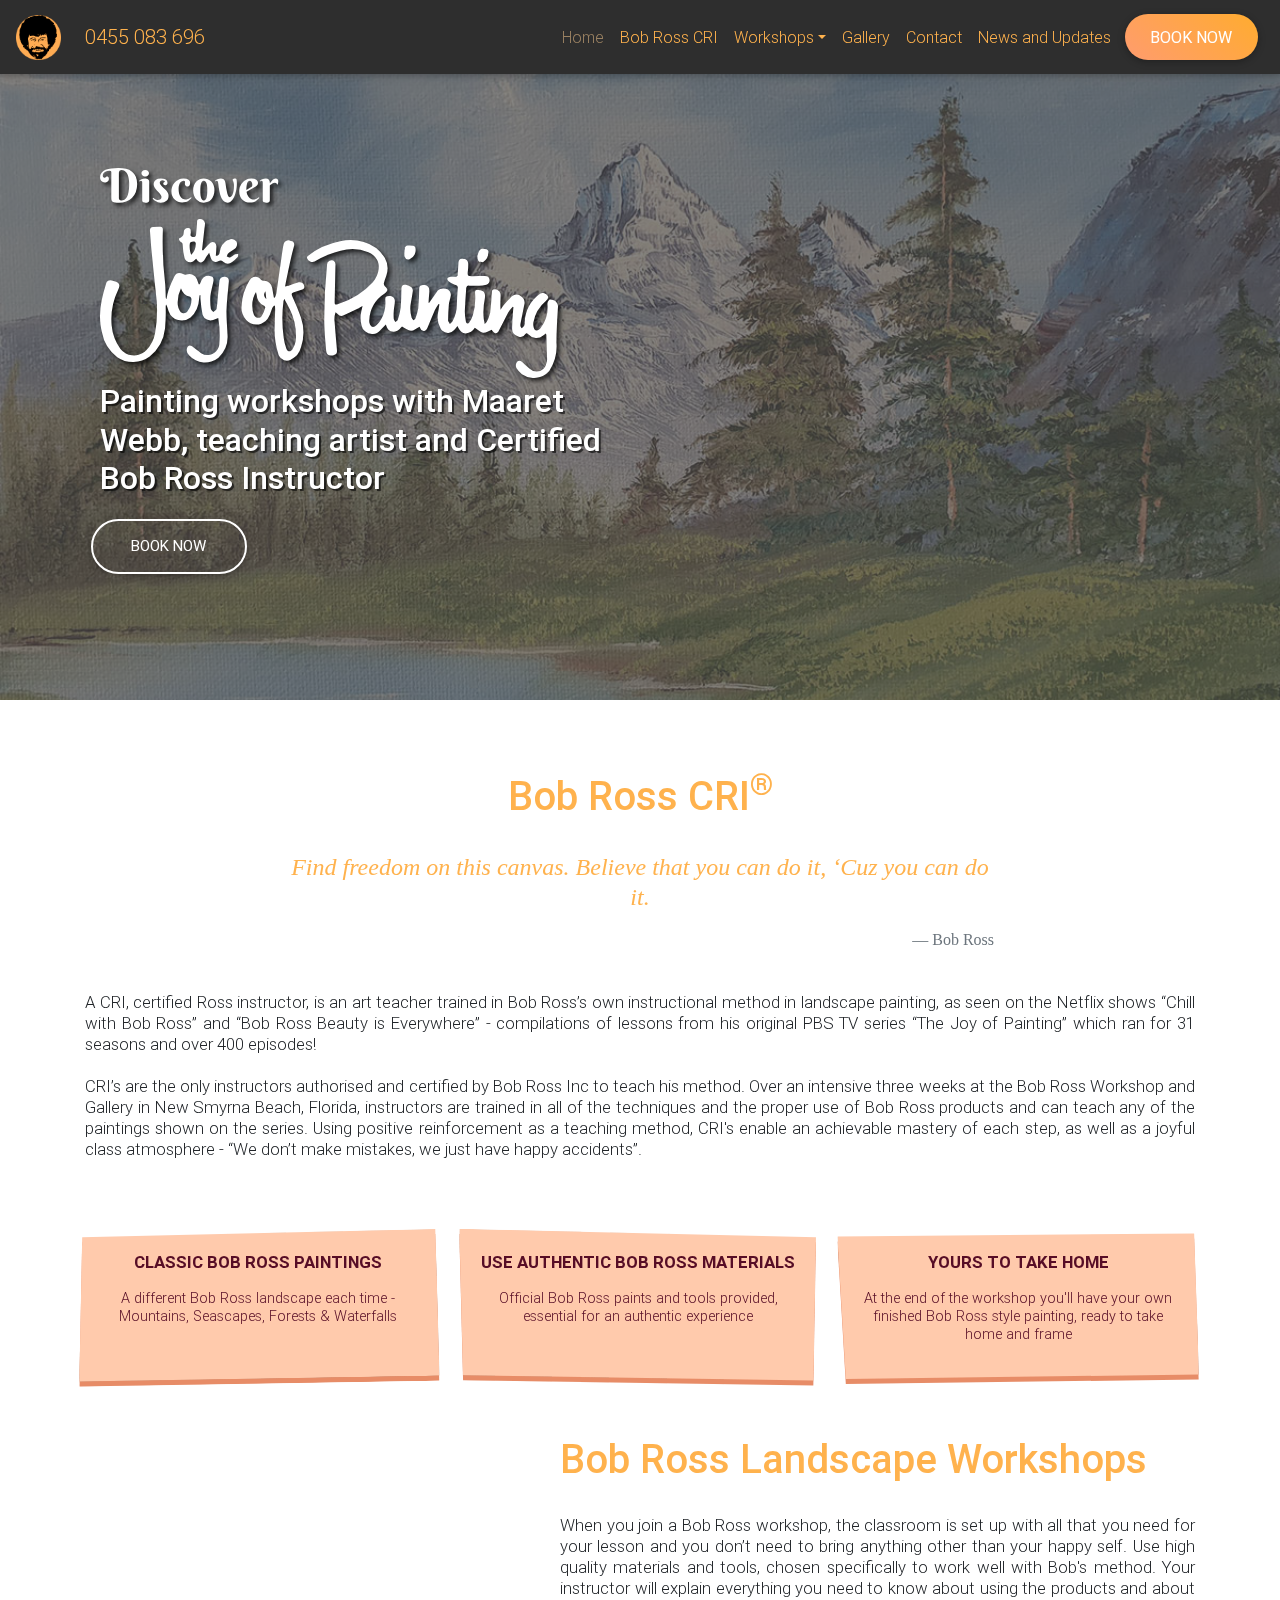
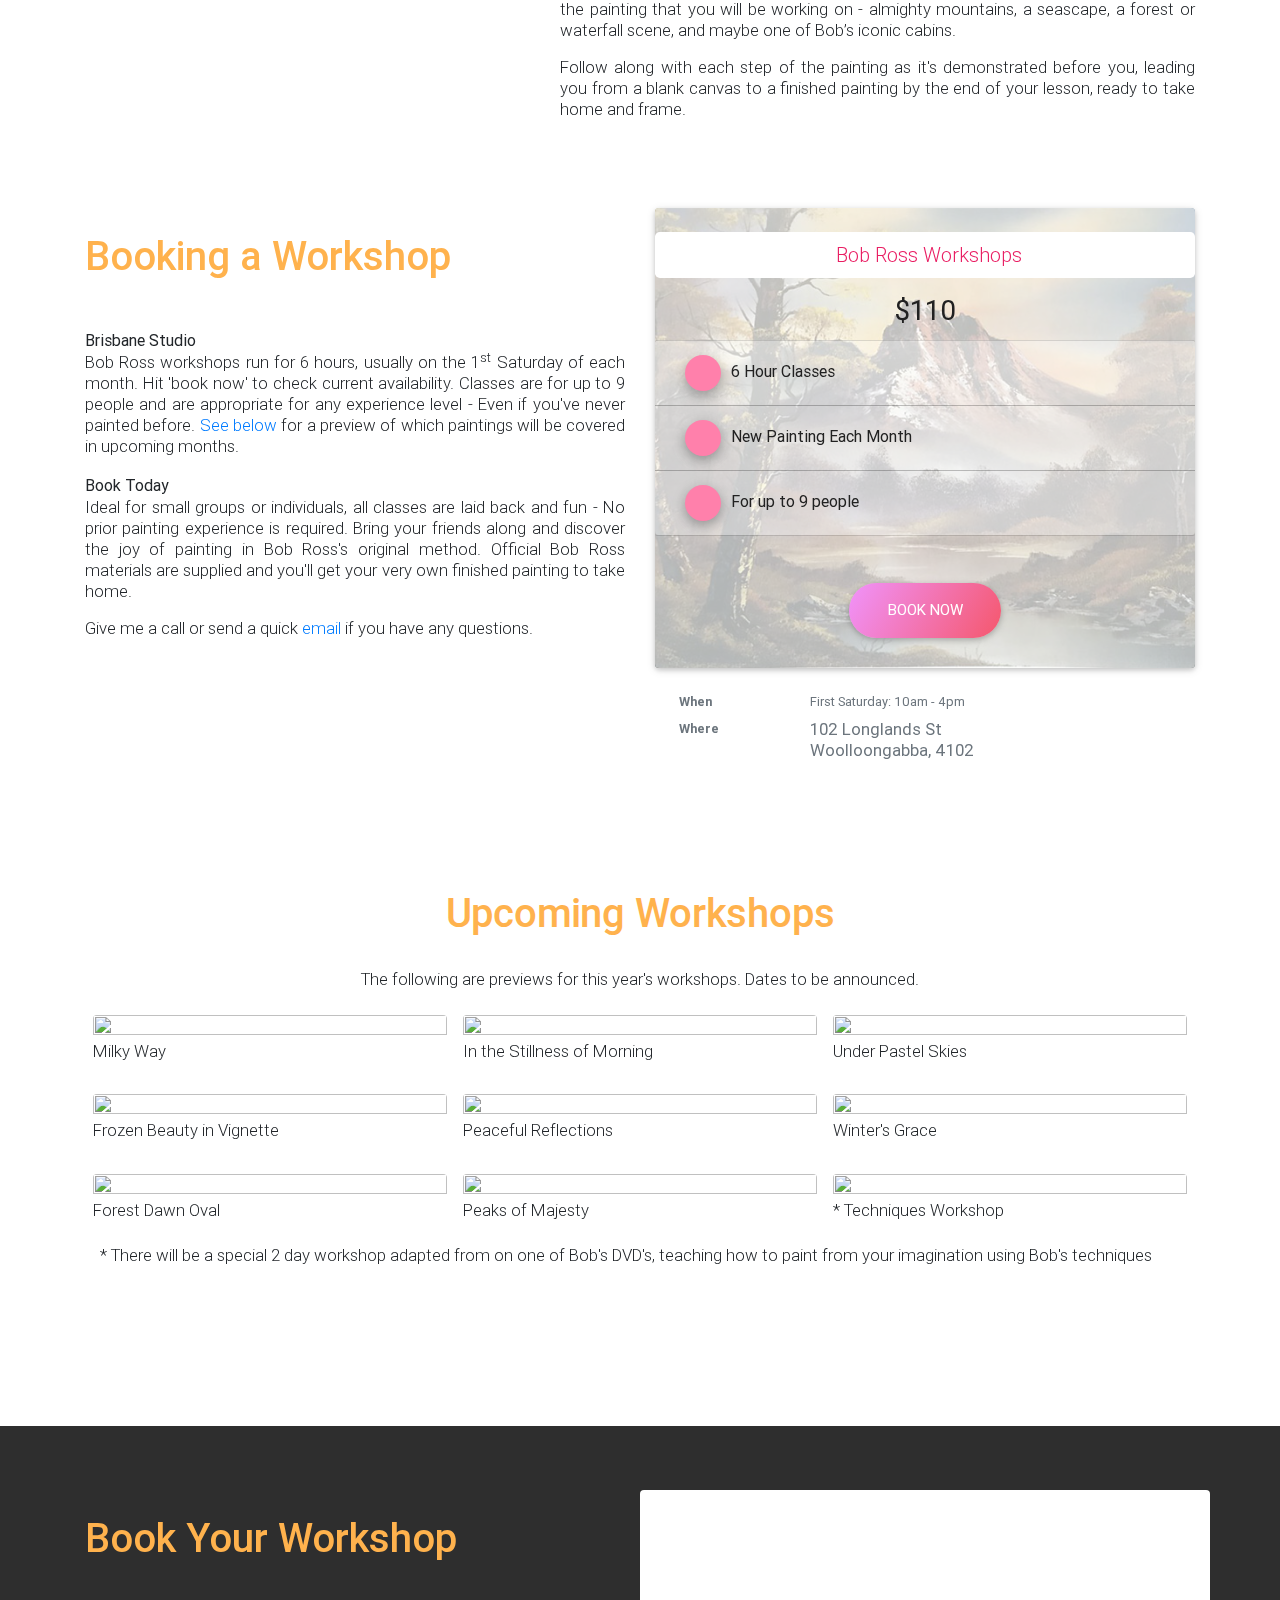
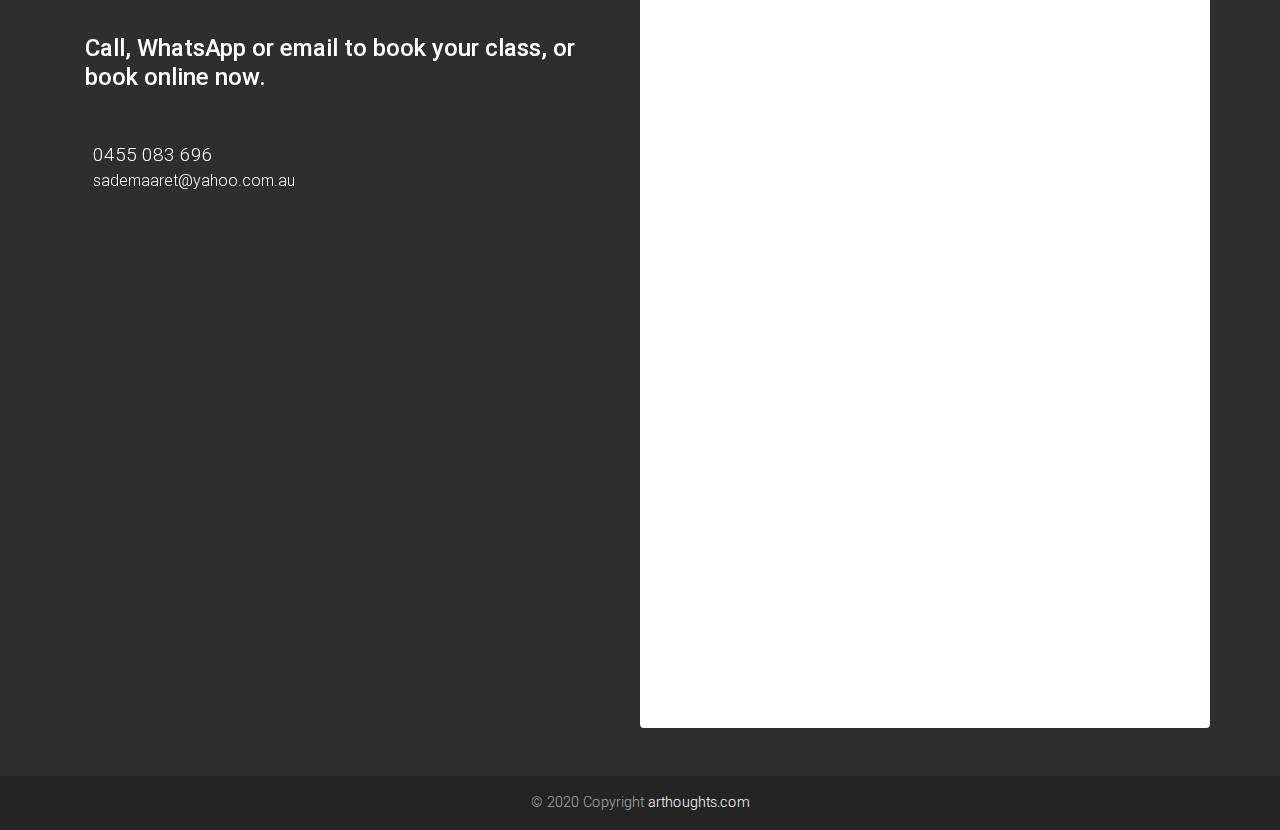
==== index.html @ 2dd68bb0 "fix typo" ====
<!DOCTYPE html>
<html lang="en">

<head>
  <!-- Global site tag (gtag.js) - Google Analytics -->
  <script async src="https://www.googletagmanager.com/gtag/js?id=UA-138579182-1"></script>
  <script>
    window.dataLayer = window.dataLayer || [];

    function gtag() {
      dataLayer.push(arguments);
    }
    gtag('js', new Date());

    gtag('config', 'UA-138579182-1');
  </script>
  <meta charset="utf-8">
  <meta name="viewport" content="width=device-width, initial-scale=1, shrink-to-fit=no">
  <meta http-equiv="x-ua-compatible" content="ie=edge">
  <meta name="description" content="Learn to paint just like BOB ROSS in one day! Book workshops with a Certified Ross Instructor, paint some happy little trees and take home your very own oil painting ready to frame.">
  <title>Bob Ross CRI Art Workshops - Arthoughts</title>
  <link rel="icon" type="image/png" href="img/favicon.ico">
  <!-- Font Awesome -->
  <script src="https://kit.fontawesome.com/dcf276a164.js" crossorigin="anonymous"></script>
  <!-- Bootstrap core CSS -->
  <link href="css/bootstrap.min.css" rel="stylesheet">
  <!-- Material Design Bootstrap -->
  <link href="css/mdb.min.css" rel="stylesheet">

  <!-- Your custom styles (optional) -->
  <link href="css/style.css" rel="stylesheet">
</head>

<body data-spy="scroll" id="home">
  <header>
    <nav class="navbar navbar-expand-lg navbar-dark elegant-color lighten-4 fixed-top" style="max-width: 100vw">
      <a class="navbar-brand light" href="/">
        <img class="mr-2" src="img/bob-icon.png" style="height: 45px; width: auto;"></img> </a>
        </a>
        <a href="tel:0455083696" class="navbar-brand">0455 083 696</a>
      <button class="navbar-toggler" type="button" data-toggle="collapse" data-target="#navbarSupportedContent" aria-controls="navbarSupportedContent" aria-expanded="false" aria-label="Toggle navigation">
        <i class="far fa-bars custom"></i>
      </button>
      <div class="collapse navbar-collapse" id="navbarSupportedContent">
        <ul class="navbar-nav ml-auto">
          <li class="nav-item">
            <a class="nav-link waves-effect waves-light active" href="#home">Home</a>
          </li>
          <li class="nav-item">
            <a class="nav-link waves-effect waves-light" href="#cri">Bob Ross CRI</a>
          </li>
          <li class="nav-item dropdown">
            <a class="nav-link dropdown-toggle waves-effect waves-light" id="navbarDropdownMenuLink" data-toggle="dropdown" aria-haspopup="true" aria-expanded="false">Workshops</a>
            <div class="dropdown-menu dropdown-dark dropdown-menu-right elegant-color" aria-labelledby="navbarDropdownMenuLink">
              <a class="dropdown-item waves-effect waves-light" href="#about">What to Expect</a>
              <a class="dropdown-item waves-effect waves-light" href="#info">Booking Information</a>
            </div>
          </li>
          <li class="nav-item">
            <a class="nav-link waves-effect waves-light" href="gallery.html">Gallery</a>
          </li>
          <li class="nav-item">
            <a class="nav-link waves-effect waves-light" href="contact.html">Contact</a>
          </li>
          <li class="nav-item">
            <a class="nav-link waves-effect waves-light" href="https://www.instagram.com/maa65art/">News and Updates</a>
          </li>
        </ul>
        <a href="#book" class="btn btn-md btn-rounded custom-gradient white-text light" style="font-size: 1em">Book Now</a>
      </div>
    </nav>
    <div class="view jarallax" style="height: 50vh; min-height: 700px;">
      <img id="bg-img" class="jarallax-img" src="" alt="Bob Ross Lessons landscape painting">
      <div class="mask rgba-black-strong"></div>
      <!-- <div class="mask rgba-stylish-strong"></div> -->
      <div class="flex-center text-left">
        <div class="container mt-5 py-5">

          <div class="col-12 col-lg-6">
            <img src="img/discover-jop.svg" alt="Discover the Joy of Painting in cursive text" class="img-fluid jop">
          </div>
          <h1 class="h2 col-12 col-lg-6 mb-3 mt-1 light white-text sub-berk">Painting workshops with Maaret Webb, teaching artist and Certified Bob Ross Instructor</h1>
          <!-- <div class="alert alert-info alert-dismissible fade show mt-3" role="alert">
            <strong>New Dates!</strong> Classes now available for booking starting in February.
            <button type="button" class="close" data-dismiss="alert" aria-label="Close">
              <span aria-hidden="true">&times;</span>
            </button>
          </div> -->
          <a href="https://arthoughts-booking.as.me/bobross" class="btn btn-lg btn-outline-white btn-rounded">Book Now</a>
        </div>
      </div>
    </div>
    </div>
  </header>

  <main>

    <div class="container" id="cri">

      <!--Grid row-->
      <div class="row">

        <!--Grid column-->
        <div class="col-md-12  text-center">

          <h2 class="h1 light custom mt-5 pt-4">Bob Ross CRI<sup>®</sup></h2>
          <blockquote class="blockquote custom col-12 col-md-8 mx-auto" style="font-family: georgia; border-left: none;">
            <p class="mb-0  mx-auto font-italic">Find freedom on this canvas. Believe that you can do it, ‘Cuz you can do it.</p>
            <footer class="blockquote-footer mb-3 text-right">Bob Ross</footer>
          </blockquote>
          <p class="col-12 mx-auto p-0 text-justify" align="left">A CRI, certified Ross instructor, is an art teacher trained in Bob Ross’s own instructional method in landscape painting, as seen on the Netflix shows “Chill with Bob Ross” and “Bob Ross Beauty is Everywhere” - compilations of lessons from his original PBS TV series “The Joy of Painting” which ran for 31 seasons and over 400 episodes!<br><br>

            CRI’s are the only instructors authorised and certified by Bob Ross Inc to teach his method. Over an intensive three weeks at the Bob Ross Workshop and Gallery in New Smyrna Beach, Florida, instructors are trained in all of the techniques and the proper use of Bob Ross products and can teach any of the paintings shown on the series. Using positive reinforcement as a teaching method, CRI's enable an achievable mastery of each step, as well as a joyful class atmosphere - “We don’t make mistakes, we just have happy accidents”.</p>
        </div>

      </div>
      <div class="row my-5 card-container">
        <div class="tilt-parent col-md-4  p-0 p-md-2 text-center">
          <div class="tilt-card card-body h-100 z-depth-1">
            <div class="card-inner">
              <i class="fad fa-tree fa-2x mb-4 mt-3" aria-hidden="true"></i>
            <p class="font-weight-bold font-weight-bold text-uppercase spacing">
              <strong>Classic Bob Ross Paintings</strong>
            </p>
            <p class=" font-small text-black">A different Bob Ross landscape each time - Mountains, Seascapes, Forests & Waterfalls
            </p>
            </div>
            
          </div>
        </div>
        <div class="tilt-parent col-md-4  p-0 p-md-2 text-center">
          <div class="tilt-card card-body h-100 z-depth-1">
            <div class="card-inner">
              <i class="fad fa-tree fa-2x mb-4 mt-3" aria-hidden="true"></i>
            <p class="font-weight-bold font-weight-bold text-uppercase spacing">
              <strong>Use Authentic Bob Ross Materials</strong>
            </p>
            <p class="font-small">Official Bob Ross paints and tools provided, essential for an authentic experience
            </p>
            </div>
            
          </div>
        </div>
        <div class="tilt-parent col-md-4  p-0 p-md-2 text-center">
          <div class="tilt-card card-body h-100 z-depth-1">
            <div class="card-inner">
               <i class="fad fa-tree fa-2x mb-4 mt-3" aria-hidden="true"></i>
            <p class="font-weight-bold font-weight-bold text-uppercase spacing">
              <strong>Yours to Take Home</strong>
            </p>
            <p class="font-small">At the end of the workshop you'll have your own finished Bob Ross style painting, ready to take home and frame
            </p>
            </div>           
          </div>
        </div>
      </div>
    </div>
    <div class="container my-5" id="about">
      <div class="row">
        <div class="col-lg-5 mb-4">
          <img src="https://res.cloudinary.com/dg5ybbkbh/image/upload/v1573017486/at/25.jpg" alt="" class="img-fluid">
        </div>
        <div class="col-lg-7 text-left">
          <h1 class="h1 light custom pb-4">Bob Ross Landscape Workshops</h1>
          <p align="justify">When you join a Bob Ross workshop, the classroom is set up with all that you need for your lesson and you don’t need to bring anything other than your happy self. Use high quality materials and tools, chosen specifically to work well with Bob's method. Your instructor will explain everything you need to know about using the products and about the painting that you will be working on - almighty mountains, a seascape, a forest or waterfall scene, and maybe one of Bob’s iconic cabins.
          </p>
          <p align="justify">Follow along with each step of the painting as it's demonstrated before you, leading you from a blank canvas to a finished painting by the end of your lesson, ready to take home and frame.</p>
        </div>        
      </div>
    </div>


    <div class="container" id="info">
      <div class="row pb-4">
        <div class="col-12 col-md-6 text-left ml-auto">
          <h2 class="h1 light custom my-5">Booking a Workshop</h2>
          <strong>Brisbane Studio</strong>
          <p align="justify">Bob Ross workshops run for 6 hours, usually on the 1<sup>st</sup> Saturday of each month. Hit 'book now' to check current availability. Classes are for up to 9 people and are appropriate for any experience level - Even if you've never painted before. <a href="#calendar"> See below</a> for a preview of which paintings will be covered in upcoming months.</p>

          <strong>Book Today</strong>
          <p align="justify">Ideal for small groups or individuals, all classes are laid back and fun - No prior painting experience is required. Bring your friends along and discover the joy of painting in Bob Ross's original method. Official Bob Ross materials are supplied and you'll get your very own finished painting to take home.</p>
          <p align="justify">Give me a call or send a quick <a href="mailto:sademaaret@yahoo.com.au">email</a> if you have any questions.</p>
          </div>

            <div class="col-12 col-md-6 mx-auto mt-4">
              <div class="card card-image hoverable" style="background-image: url(img/examples/7.jpg);">
                <div class="text-white text-center d-flex align-items-center rgba-white-strong py-4 px-0">
                  <div class="text-dark w-100">
                    <h5 class="pink-text white btn-lg px-4 py-2"><i class="fal fa-mountain mr-2"></i>Bob Ross Workshops</h5>
                    <h3 class="card-title pt-2"><strong>$110</strong></h3>
                    <ul class="list-group list-group-flush text-left rgba-white-light">
                      <li class="list-group-item py-1">
                        <a class="btn-floating pink accent-1 btn-sm"><i class="fas fa-clock"></i></a>6 Hour Classes
                      </li>
                      <li class="list-group-item py-1">
                        <a class="btn-floating pink accent-1 btn-sm"><i class="fas fa-brush"></i></a>New Painting Each Month
                      </li>
                      <li class="list-group-item py-1">
                        <a class="btn-floating pink accent-1 btn-sm"><i class="fas fa-users"></i></a>For up to 9 people
                      </li>
                    </ul>
                    <a href="https://arthoughts-booking.as.me/bobross" class="btn btn-lg btn-rounded ripe-malinka-gradient white-text light waves-effect waves-light mt-5">Book Now</a>
                  </div>
                </div>
              </div>
              <dl class="row small text-muted p-4 mb-0">
                <dt class="col-sm-3">When</dt>
                <dd class="col-sm-9">First Saturday: 10am - 4pm</dd>

                <dt class="col-sm-3">Where</dt>
                <dd class="col-sm-9">
                  <p class="mb-0">102 Longlands St<br>Woolloongabba, 4102</p>
                </dd>
              </dl>
            </div>
          </div>
        </div>
    </div>

    <div class="container" id="calendar">
      <h2 class="h1 light custom py-4 mt-5 w-100 text-center">Upcoming Workshops</h2>
      <div class="col-12 mx-auto">
        <p class="text-center">The following are previews for this year's workshops. Dates to be announced.</p>
        <div class="row" style="min-height: 200px;">
          <div class="col-6 col-md-4 p-2 h-100">
            <img src="https://res.cloudinary.com/dg5ybbkbh/image/upload/c_fill,w_300,h_250/v1/at/2022/1_milky_way.jpg" alt="" class="h-100 w-100 rounded">
            <p>Milky Way</p>
          </div>
          <div class="col-6 col-md-4 p-2 h-100">
            <img src="https://res.cloudinary.com/dg5ybbkbh/image/upload/c_fill,w_300,h_250/v1/at/2022/2_stillness_of_morning" alt="" class="h-100 w-100 rounded">
            <p>In the Stillness of Morning</p>
          </div>
          <div class="col-6 col-md-4 p-2 h-100">
            <img src="https://res.cloudinary.com/dg5ybbkbh/image/upload/c_fill,w_300,h_250/v1/at/2022/3_under_pastel_skies" alt="" class="h-100 w-100 rounded">
            <p>Under Pastel Skies</p>
          </div>
          <div class="col-6 col-md-4 p-2 h-100">
            <img src="https://res.cloudinary.com/dg5ybbkbh/image/upload/c_fill,w_300,h_250/v1/at/2022/4_frozen_beauty_vignette" alt="" class="h-100 w-100 rounded">
            <p>Frozen Beauty in Vignette</p>
          </div>
          <div class="col-6 col-md-4 p-2 h-100">
            <img src="https://res.cloudinary.com/dg5ybbkbh/image/upload/c_fill,w_300,h_250/v1/at/2022/5_beautiful_reflections" alt="" class="h-100 w-100 rounded">
            <p>Peaceful Reflections</p>
          </div>
          <div class="col-6 col-md-4 p-2 h-100">
            <img src="https://res.cloudinary.com/dg5ybbkbh/image/upload/c_fill,w_300,h_250/v1/at/2022/6_winter_s_grace" alt="" class="h-100 w-100 rounded">
            <p>Winter's Grace</p>
          </div>
          <div class="col-6 col-md-4 p-2 h-100">
            <img src="https://res.cloudinary.com/dg5ybbkbh/image/upload/c_fill,w_300,h_250/v1/at/2022/7_forest_dawn_oval" alt="" class="h-100 w-100 rounded">
            <p>Forest Dawn Oval</p>
          </div>
          <div class="col-6 col-md-4 p-2 h-100">
            <img src="https://res.cloudinary.com/dg5ybbkbh/image/upload/c_fill,w_300,h_250/v1/at/2022/8_peaks_of_majesty" alt="" class="h-100 w-100 rounded">
            <p>Peaks of Majesty</p>
          </div>
          <div class="col-6 col-md-4 p-2 h-100">
            <img src="https://res.cloudinary.com/dg5ybbkbh/image/upload/c_fill,w_300,h_250/v1/at/2022/9_techniques" alt="" class="h-100 w-100 rounded">
            <p>* Techniques Workshop</p>
          </div>

        </div>
        <p>* There will be a special 2 day workshop adapted from on one of Bob's DVD's, teaching how to paint from your imagination using Bob's techniques</p>
      </div>
    </div>

    <div style="margin-bottom: 10em;"></div>
    <div class="container-fluid p-3 elegant-color mt-4" id="book">
      <div class="container">
        <!--Grid row-->
        <div class="row mb-2 mt-5 pb-4">
          <!--Grid column-->
          <div class="col-12 col-md-6 text-left white-text ">

            <h2 class="h1 light custom py-4">Book Your Workshop</h2>
            <p class="h4 light my-5 pr-3">Call, WhatsApp or email to book your class, or book online now.</p>

            <span class="fas fa-phone custom fa-2x mr-2 mb-4"></span><a class="white-text" style="font-size: 1.2rem" href="tel:+61455083696">0455 083 696</a>
            <br>
            <span class="fas fa-envelope custom fa-2x mr-2 mb-5"></span><a class="white-text light" href="mailto:sademaaret@yahoo.com.au">sademaaret@yahoo.com.au</a>
          </div>
          <!--Grid column-->
          <div class="col-12 col-md-6 white rounded p-3 mx-auto">
            <iframe src="https://app.acuityscheduling.com/schedule.php?owner=17320171&appointmentType=category:Brisbane%20Studio" width="100%" height="800" frameBorder="0"></iframe>
            <script src="https://embed.acuityscheduling.com/js/embed.js" type="text/javascript"></script>
          </div>
        </div>
        <!--Grid row-->
      </div>
    </div>
  </main>
  <!-- Footer -->
  <footer class="page-footer font-small elegant-color">
    </div>
    <div class="footer-copyright text-center py-3">© 2020 Copyright
      <a href="https://arthoughts.com"> arthoughts.com</a>
    </div>
    <!-- Copyright -->

  </footer>
  <!-- Footer -->
  <!-- SCRIPTS -->
  <!-- JQuery -->
  <script type="text/javascript" src="js/jquery-3.4.1.min.js"></script>
  <!-- Bootstrap tooltips -->
  <script type="text/javascript" src="js/popper.min.js"></script>
  <!-- Bootstrap core JavaScript -->
  <script type="text/javascript" src="js/bootstrap.min.js"></script>
  <!-- MDB core JavaScript -->
  <script type="text/javascript" src="js/mdb.min.js"></script>
  <!-- custom js -->
  <script>
    $('#bg-img').fadeOut(100).attr('src', 'img/headers/' + (Math.floor(Math.random() * 12) + 1) + '.jpg');
    $('#bg-img').fadeIn(1400);
    // object-fit polyfill run
    objectFitImages();

    /* init Jarallax */
    jarallax(document.querySelectorAll('.jarallax'));

    jarallax(document.querySelectorAll('.jarallax-keep-img'), {
      keepImg: true,
    });
  </script>
</body>

</html>
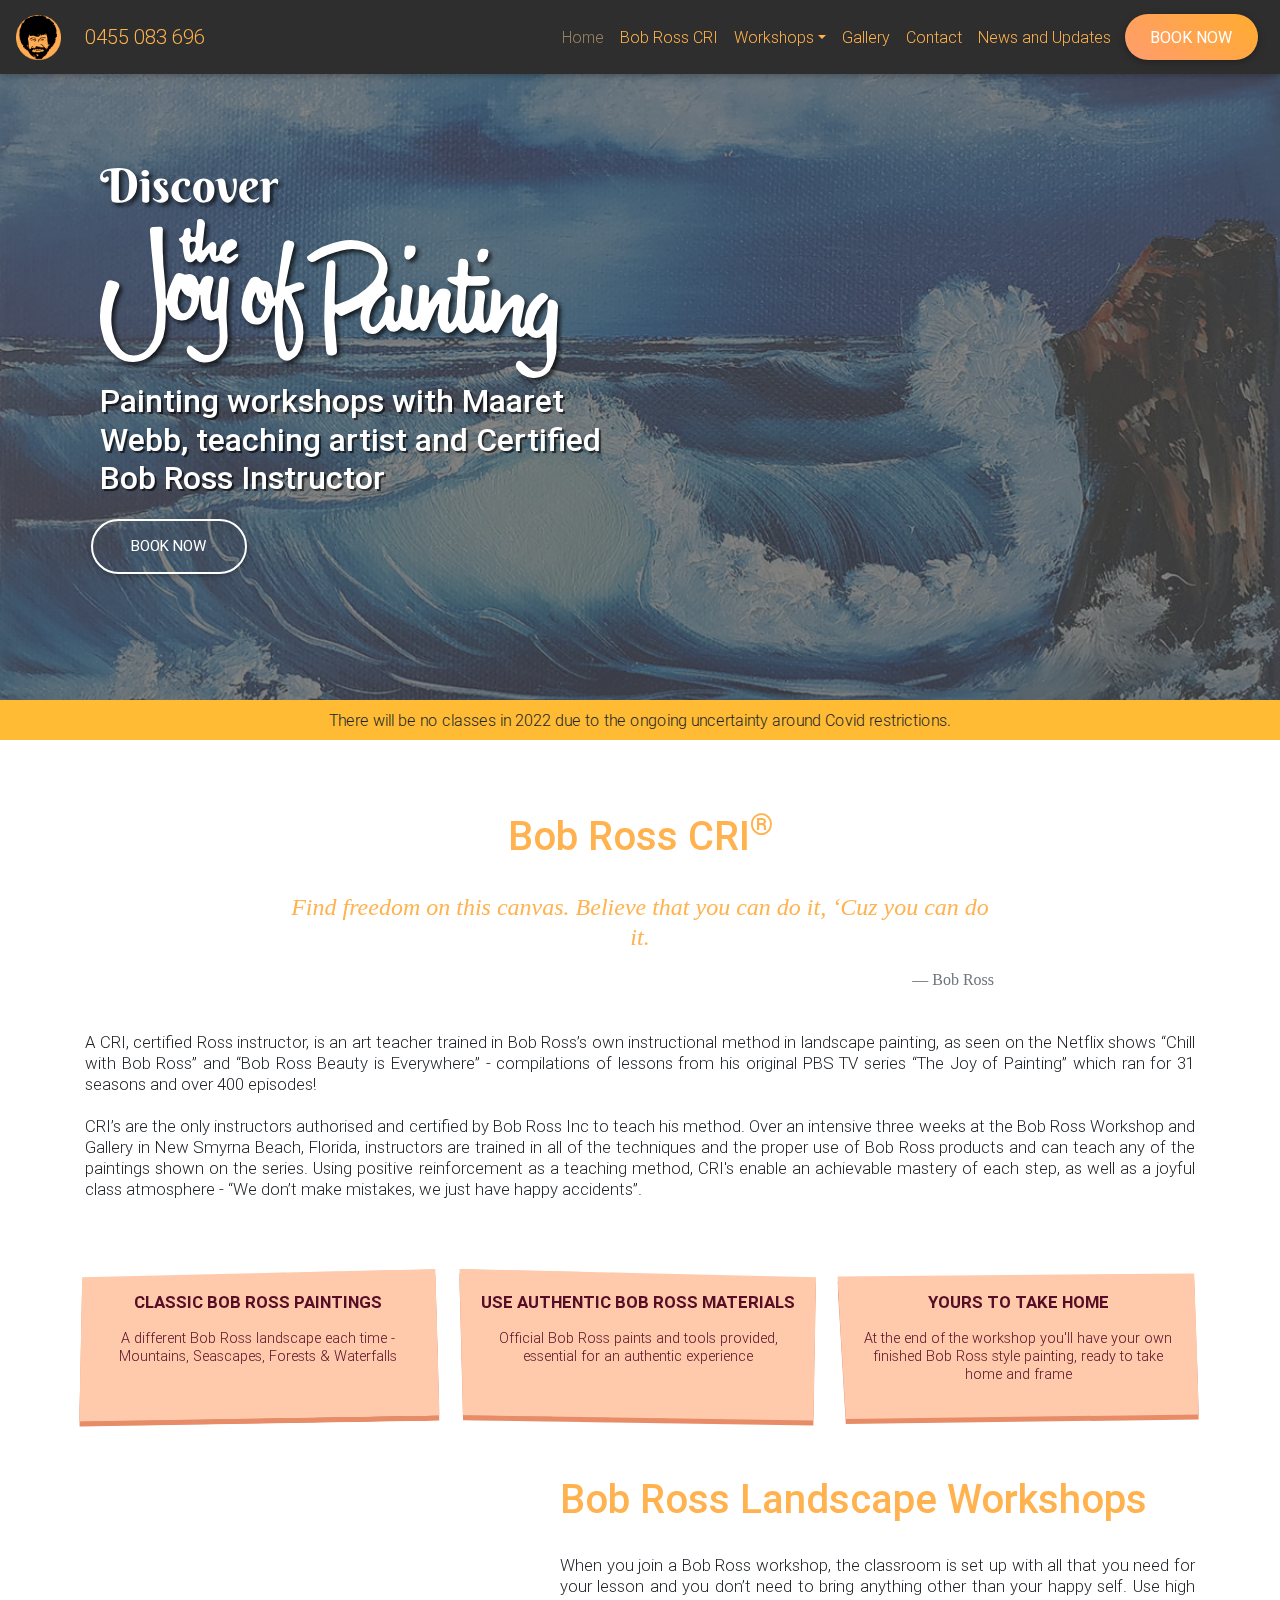
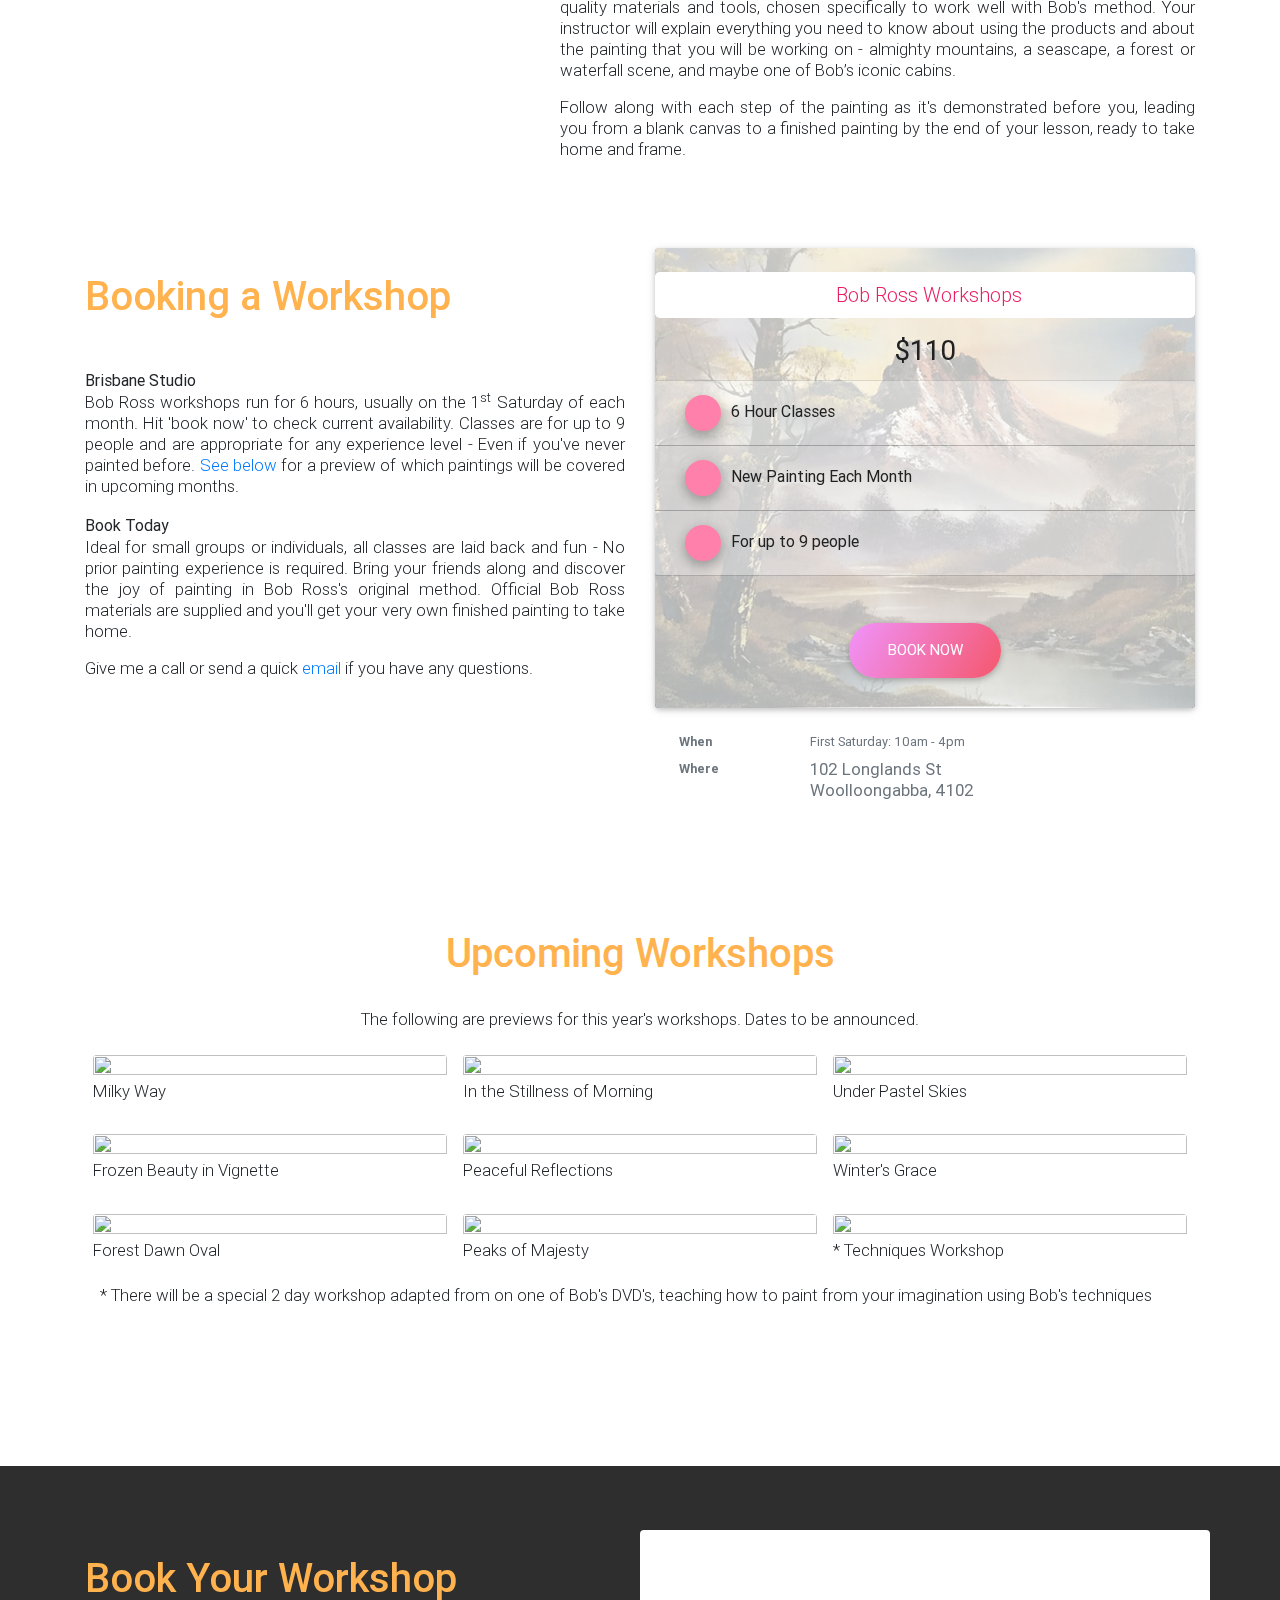
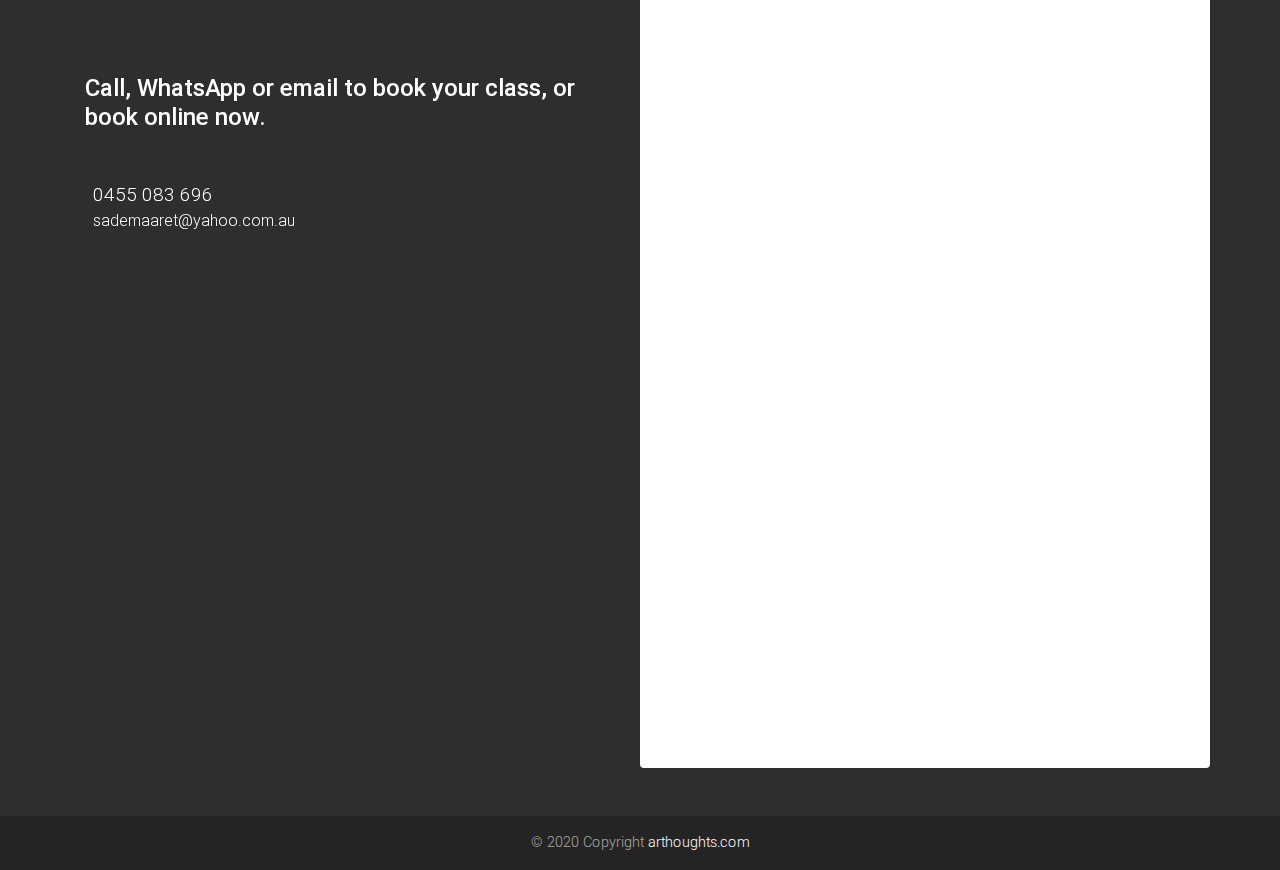
==== commit 42185c76: "2022 closure notice" ====
--- a/index.html
+++ b/index.html
@@ -92,7 +92,7 @@
     </div>
     </div>
   </header>
-
+<div class="bg-warning p-2 text-center font-medium">There will be no classes in 2022 due to the ongoing uncertainty around Covid restrictions.</div>
   <main>
 
     <div class="container" id="cri">
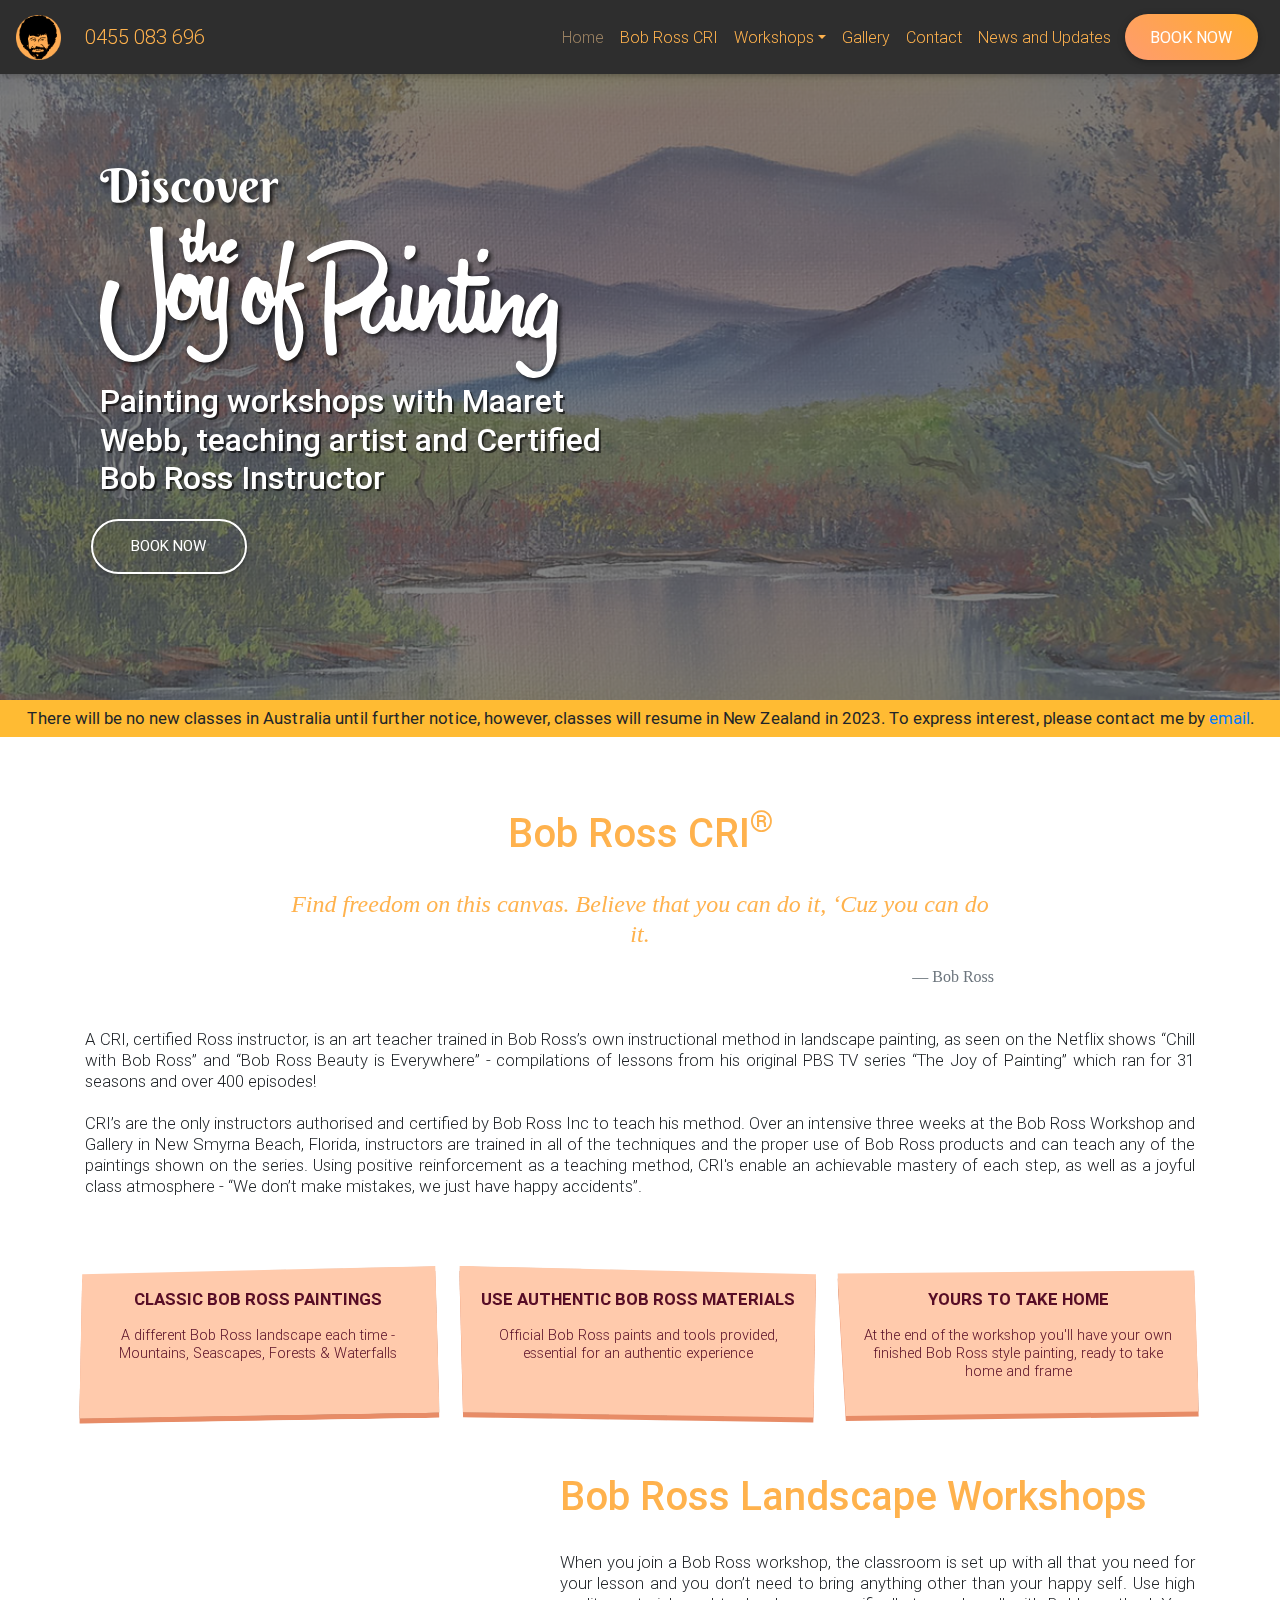
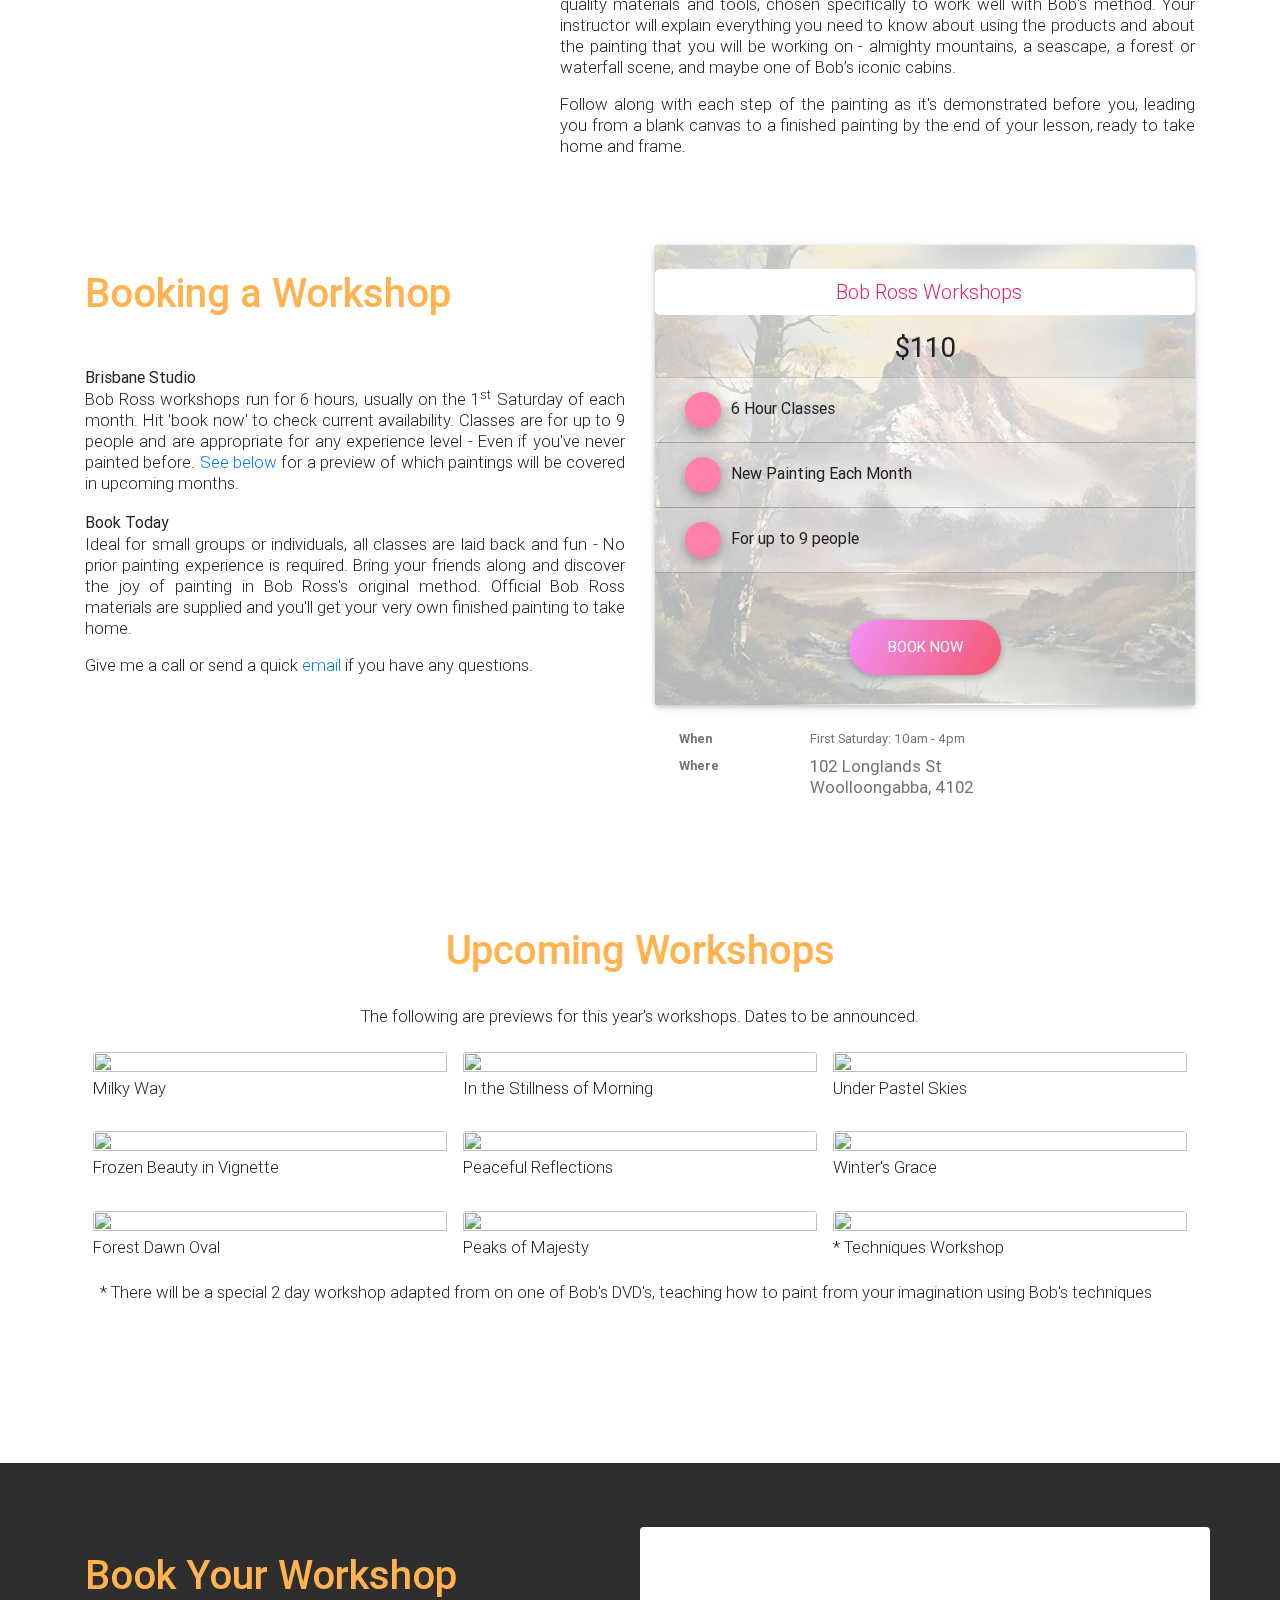
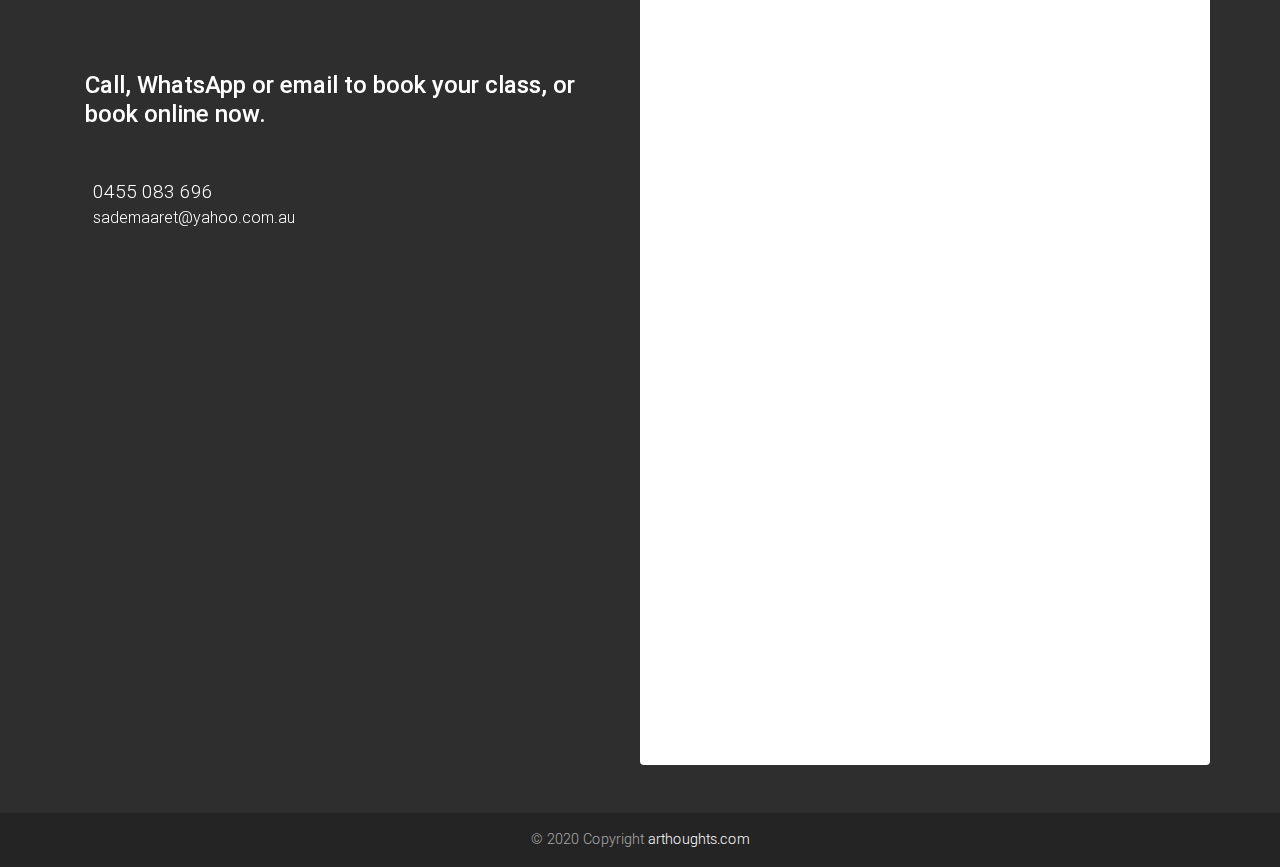
==== commit 64983f17: "update message" ====
--- a/index.html
+++ b/index.html
@@ -92,7 +92,7 @@
     </div>
     </div>
   </header>
-<div class="bg-warning p-2 text-center font-medium">There will be no classes in 2022 due to the ongoing uncertainty around Covid restrictions.</div>
+<div class="bg-warning p-2 text-center font-weight-normal"><p class="m-0">There will be no new classes in Australia until further notice, however, classes will resume in New Zealand in 2023. To express interest, please contact me by <a href="mailto:sademaaret@yahoo.com.au">email</a>.</p> </div>
   <main>
 
     <div class="container" id="cri">
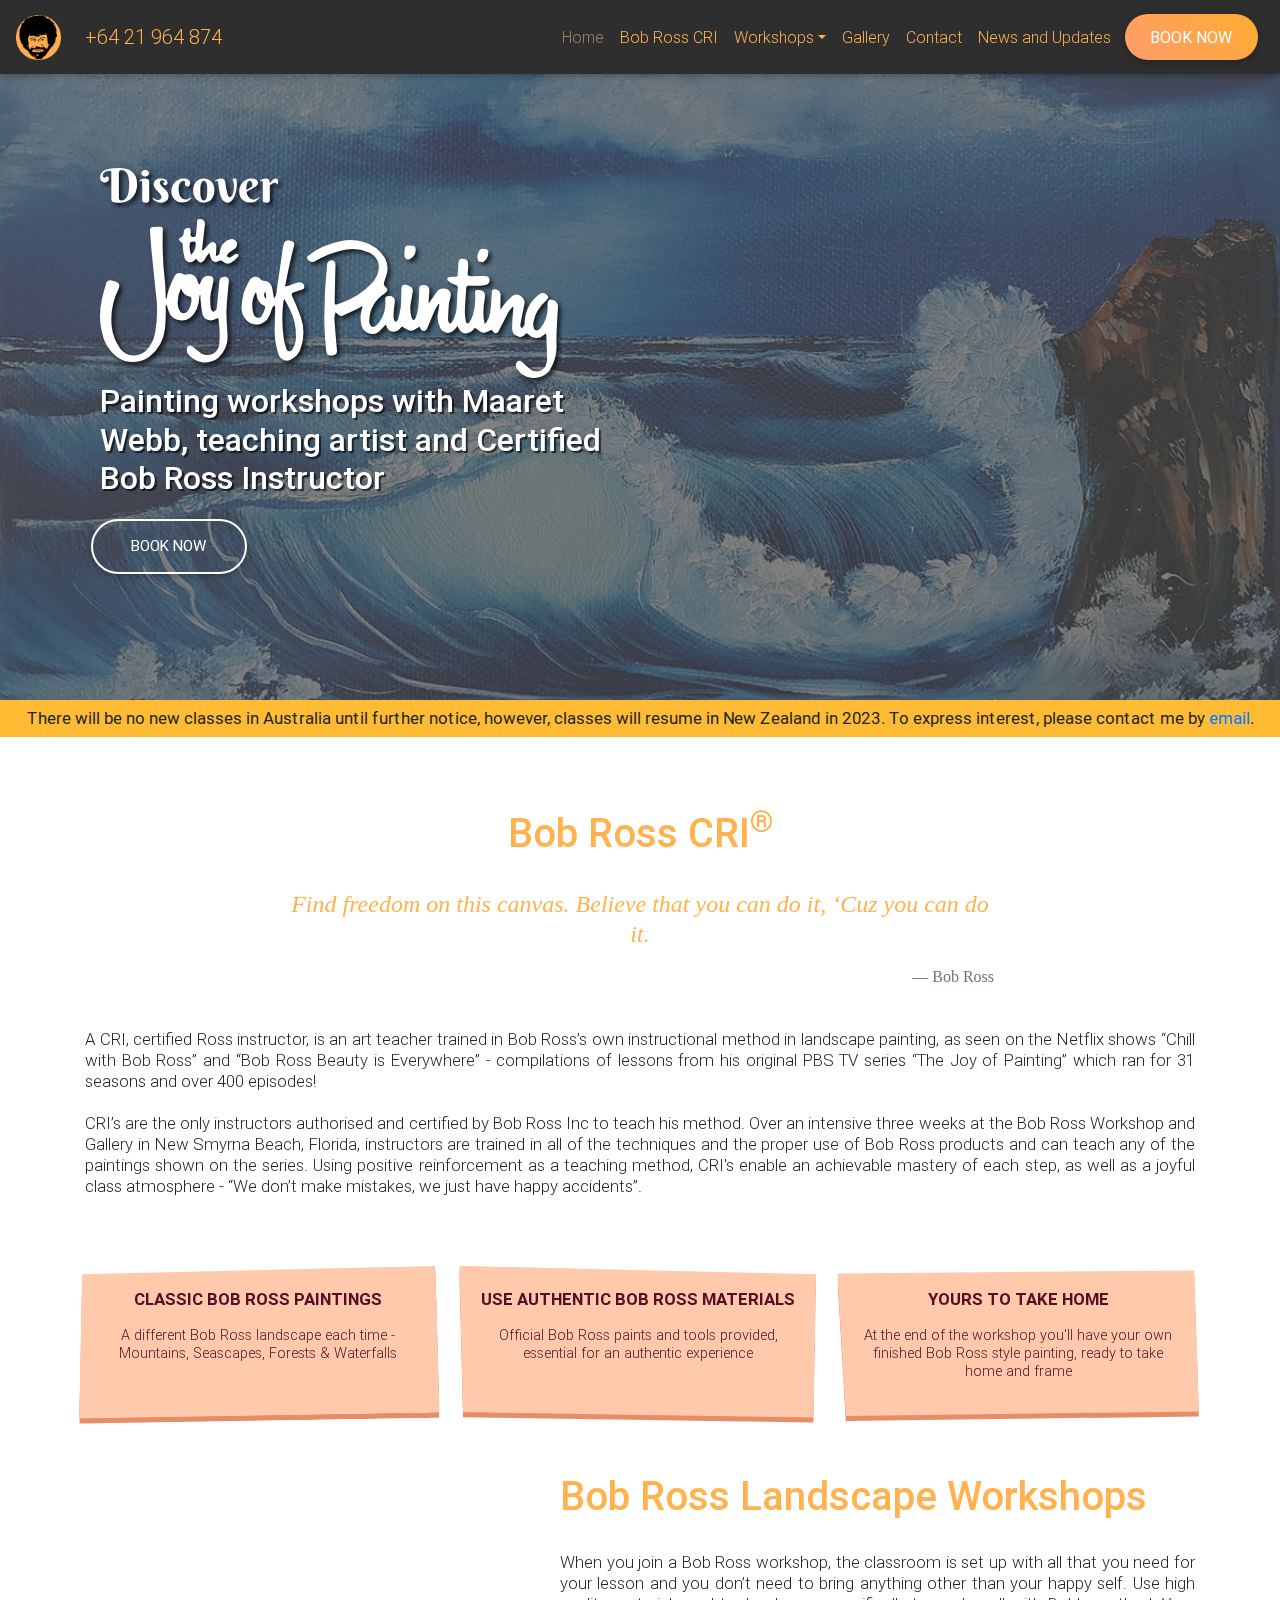
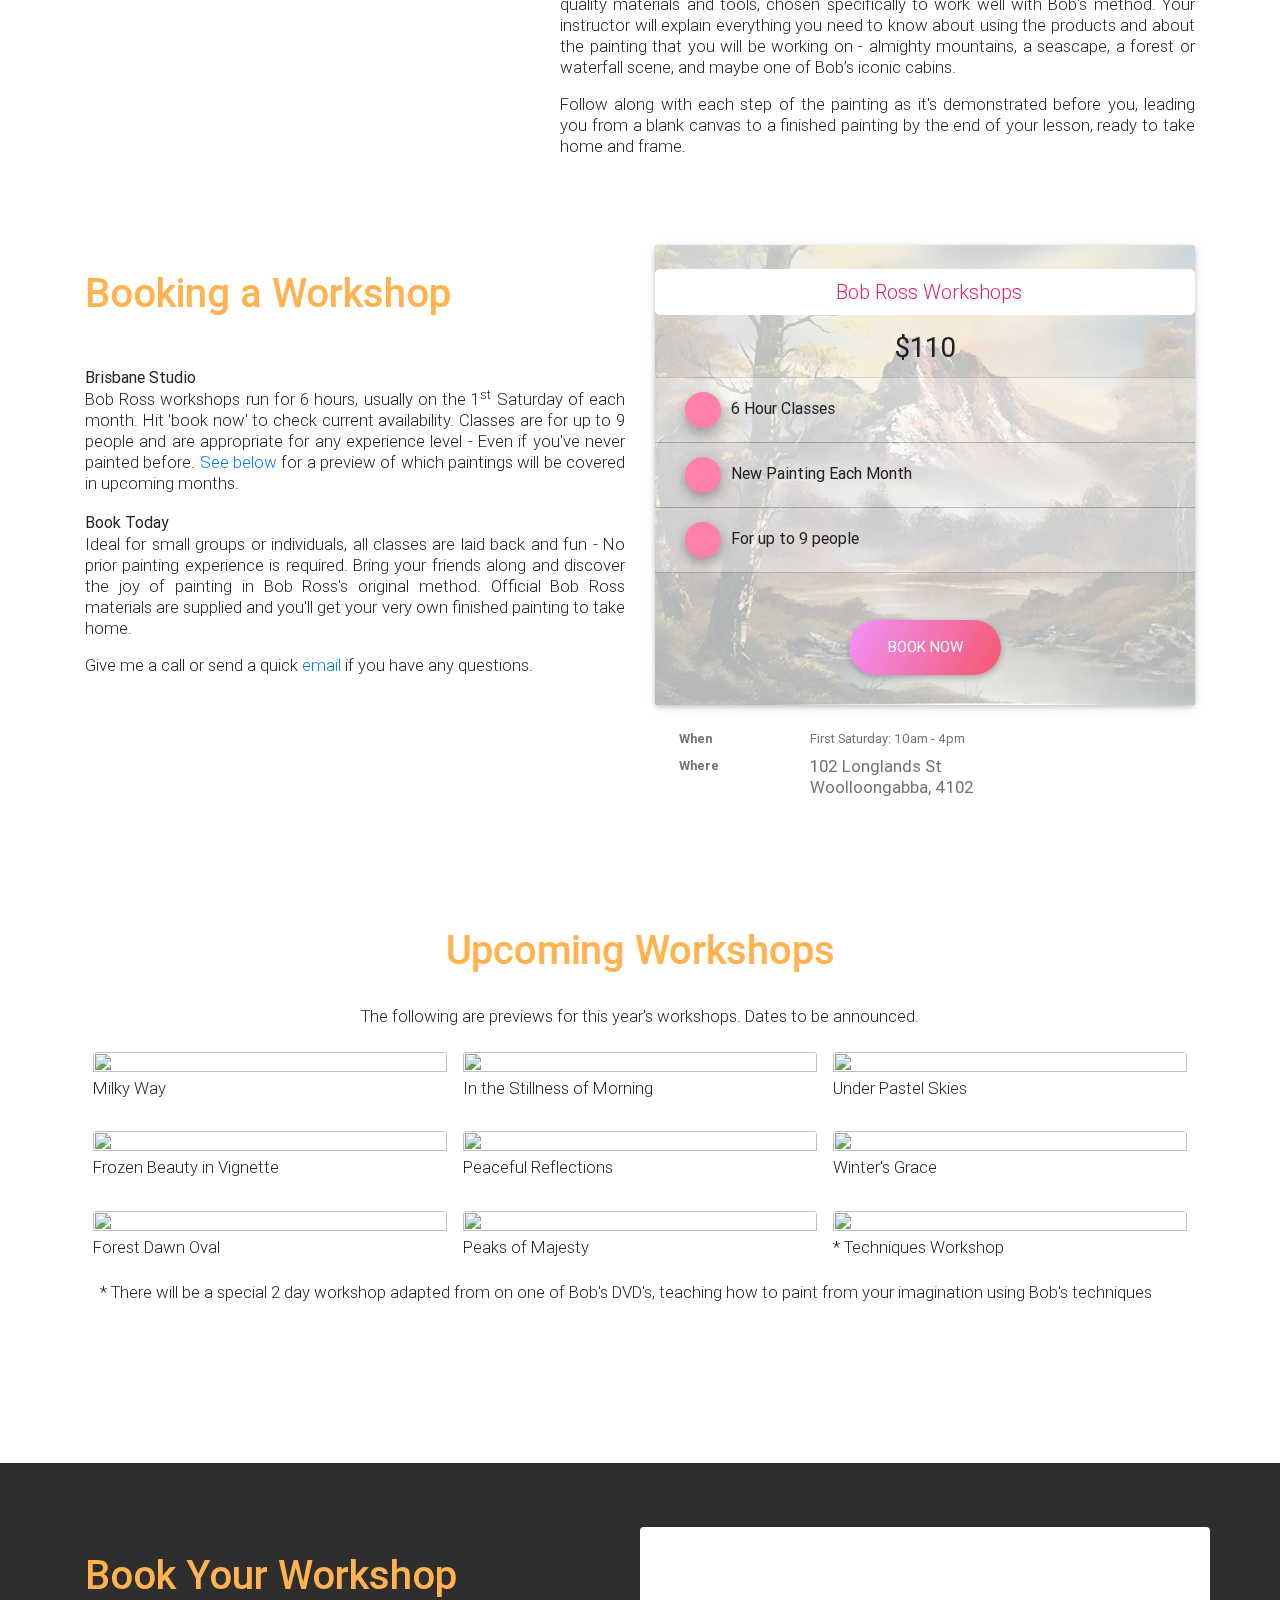
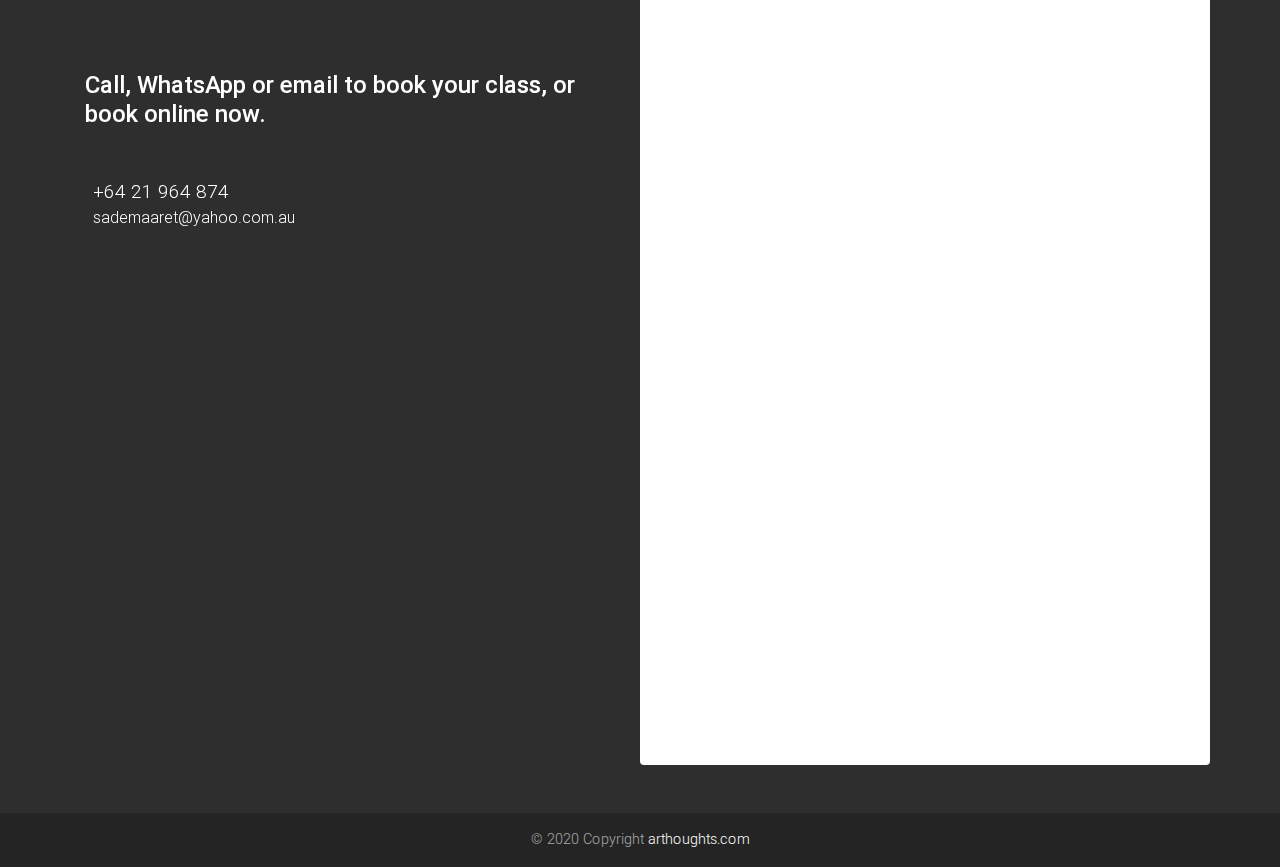
==== commit 49001bf6: "update phone" ====
--- a/index.html
+++ b/index.html
@@ -37,7 +37,7 @@
       <a class="navbar-brand light" href="/">
         <img class="mr-2" src="img/bob-icon.png" style="height: 45px; width: auto;"></img> </a>
         </a>
-        <a href="tel:0455083696" class="navbar-brand">0455 083 696</a>
+        <a href="tel:+6421964874" class="navbar-brand">+64 21 964 874</a>
       <button class="navbar-toggler" type="button" data-toggle="collapse" data-target="#navbarSupportedContent" aria-controls="navbarSupportedContent" aria-expanded="false" aria-label="Toggle navigation">
         <i class="far fa-bars custom"></i>
       </button>
@@ -275,7 +275,7 @@
             <h2 class="h1 light custom py-4">Book Your Workshop</h2>
             <p class="h4 light my-5 pr-3">Call, WhatsApp or email to book your class, or book online now.</p>
 
-            <span class="fas fa-phone custom fa-2x mr-2 mb-4"></span><a class="white-text" style="font-size: 1.2rem" href="tel:+61455083696">0455 083 696</a>
+            <span class="fas fa-phone custom fa-2x mr-2 mb-4"></span><a class="white-text" style="font-size: 1.2rem" href="tel:+6421964 874">+64 21 964 874</a>
             <br>
             <span class="fas fa-envelope custom fa-2x mr-2 mb-5"></span><a class="white-text light" href="mailto:sademaaret@yahoo.com.au">sademaaret@yahoo.com.au</a>
           </div>
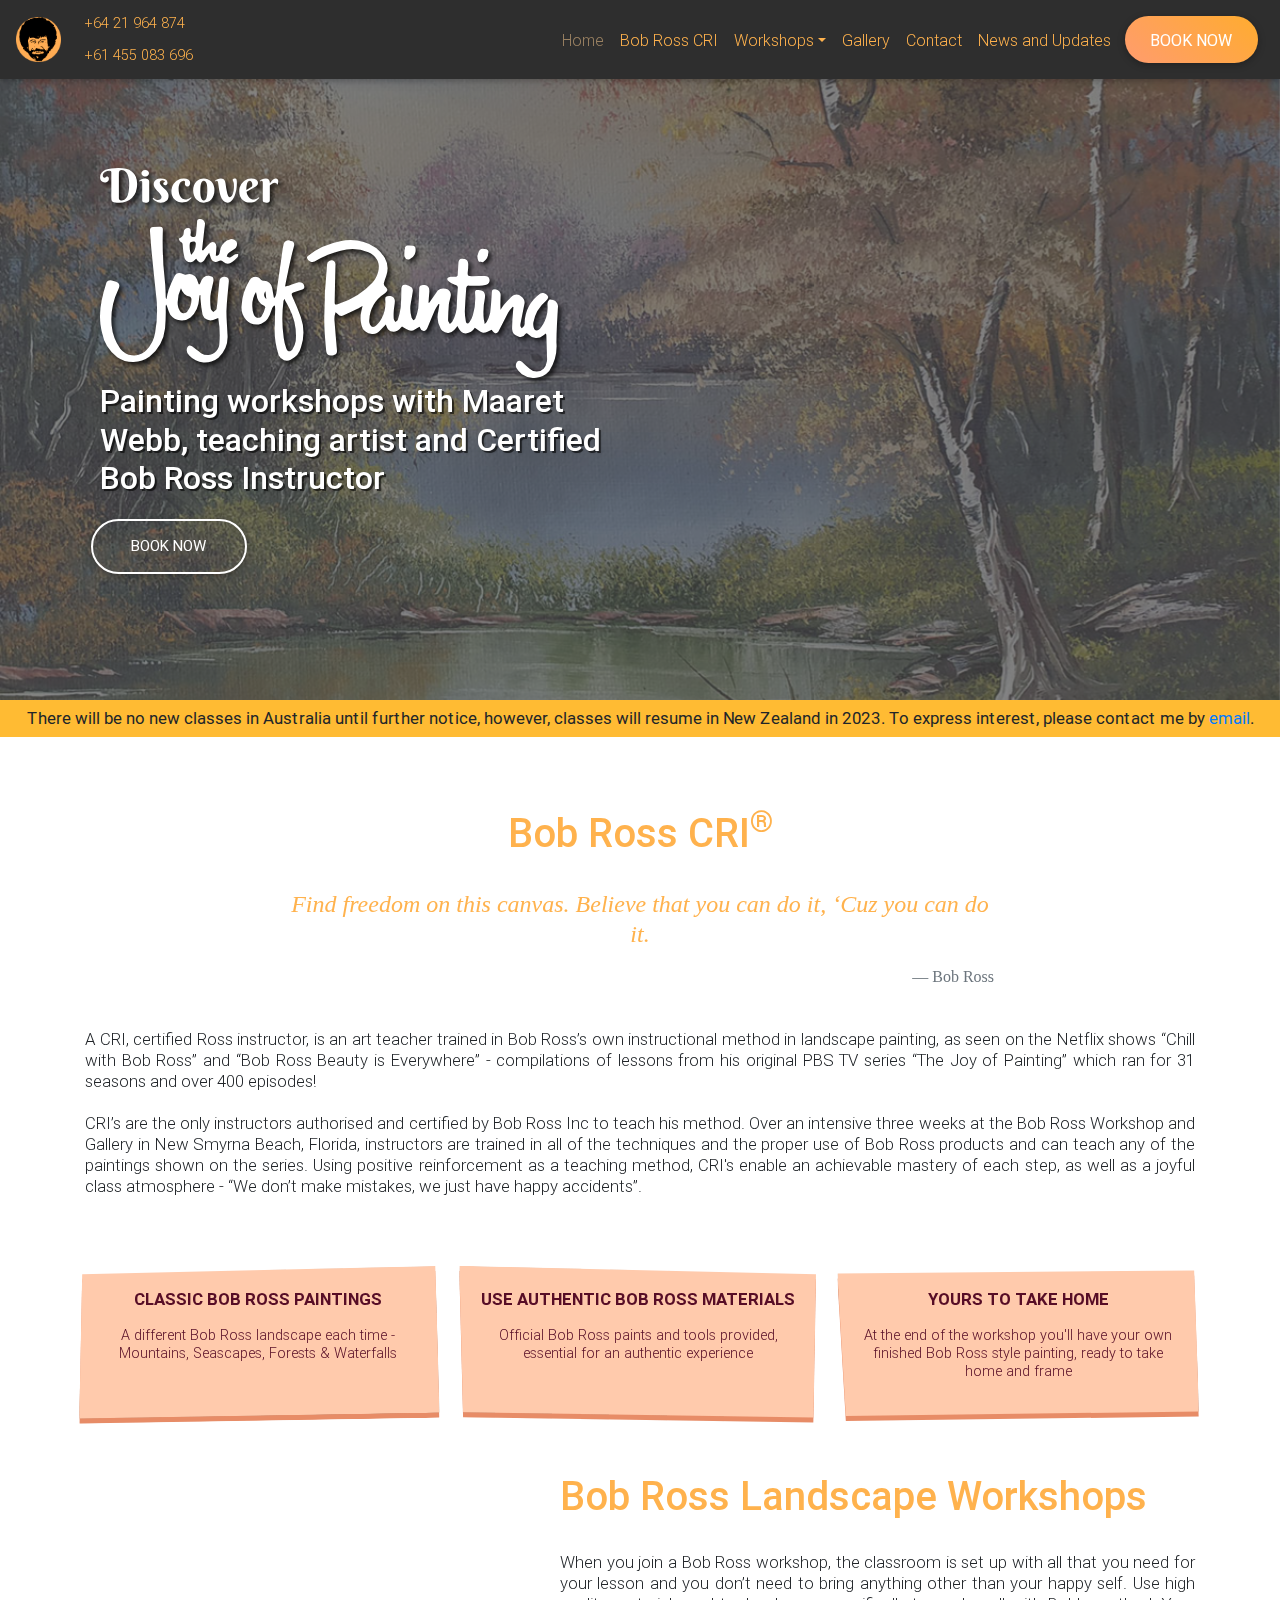
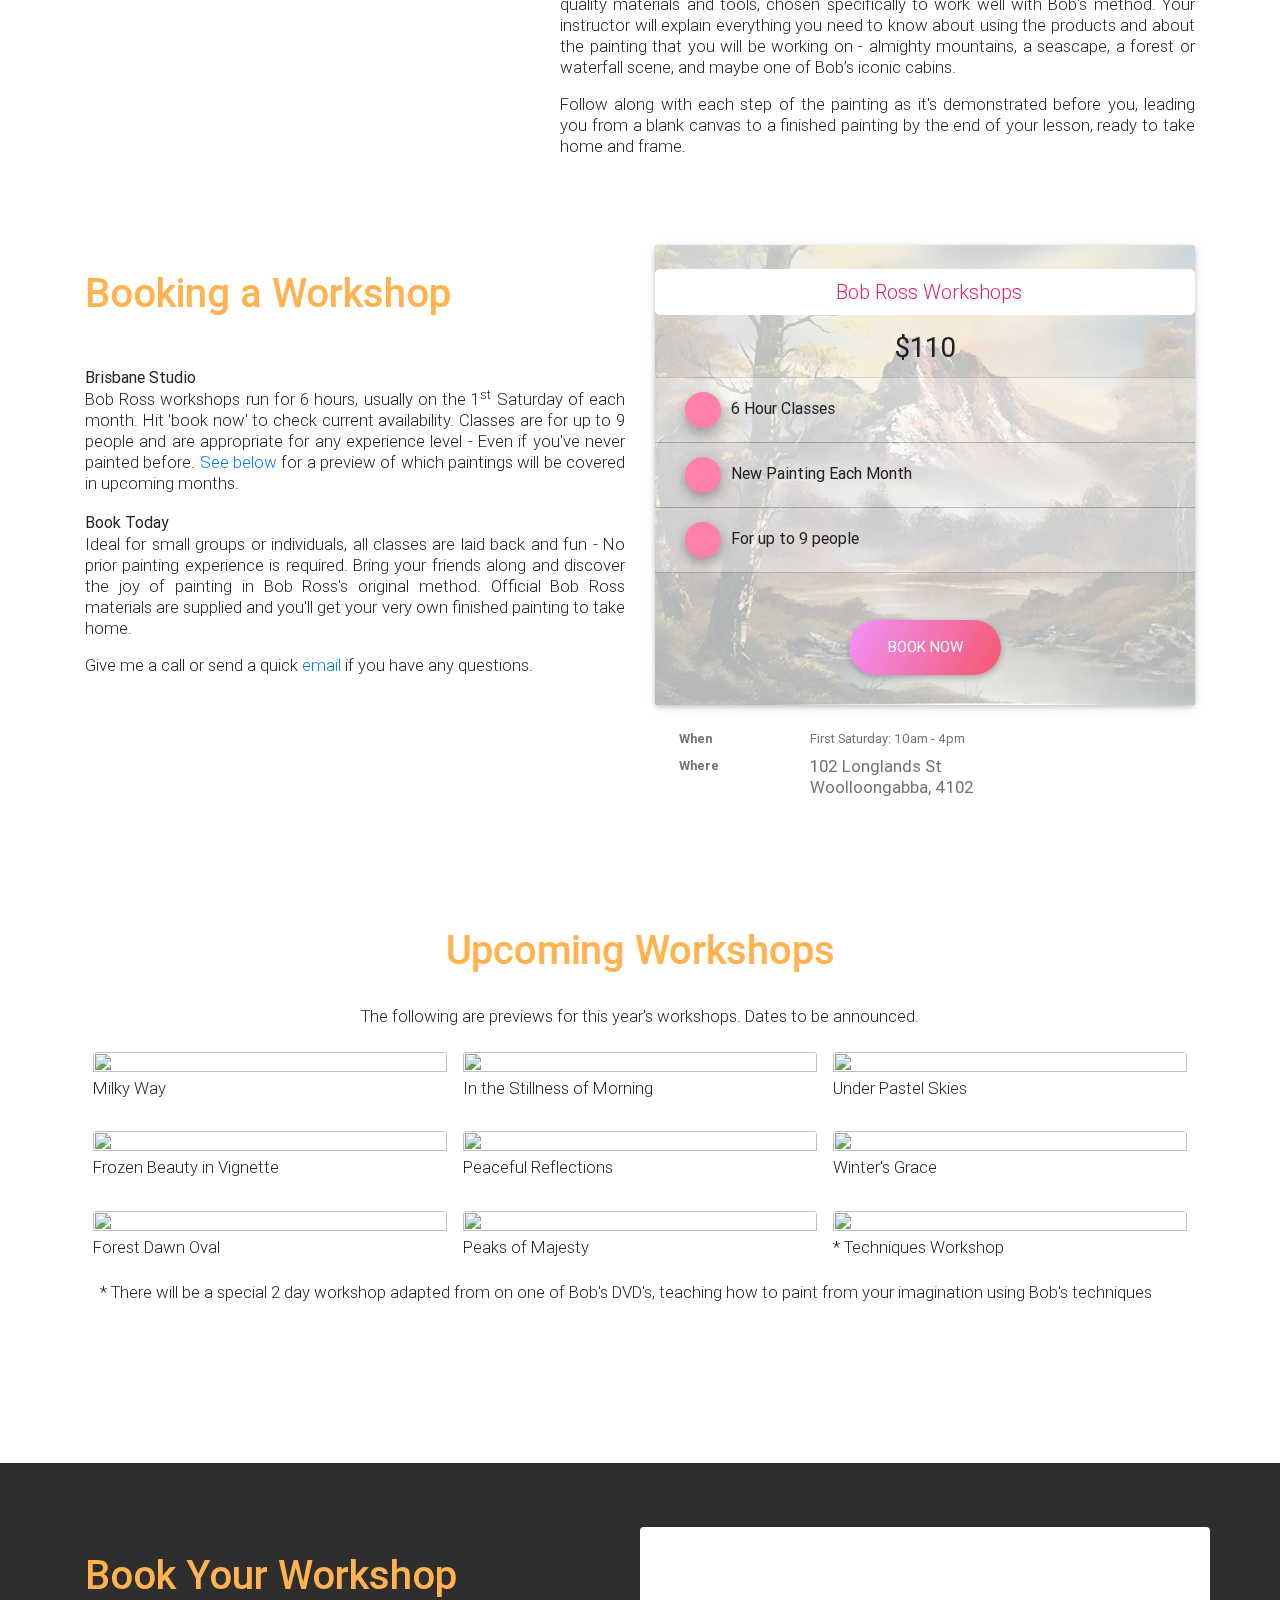
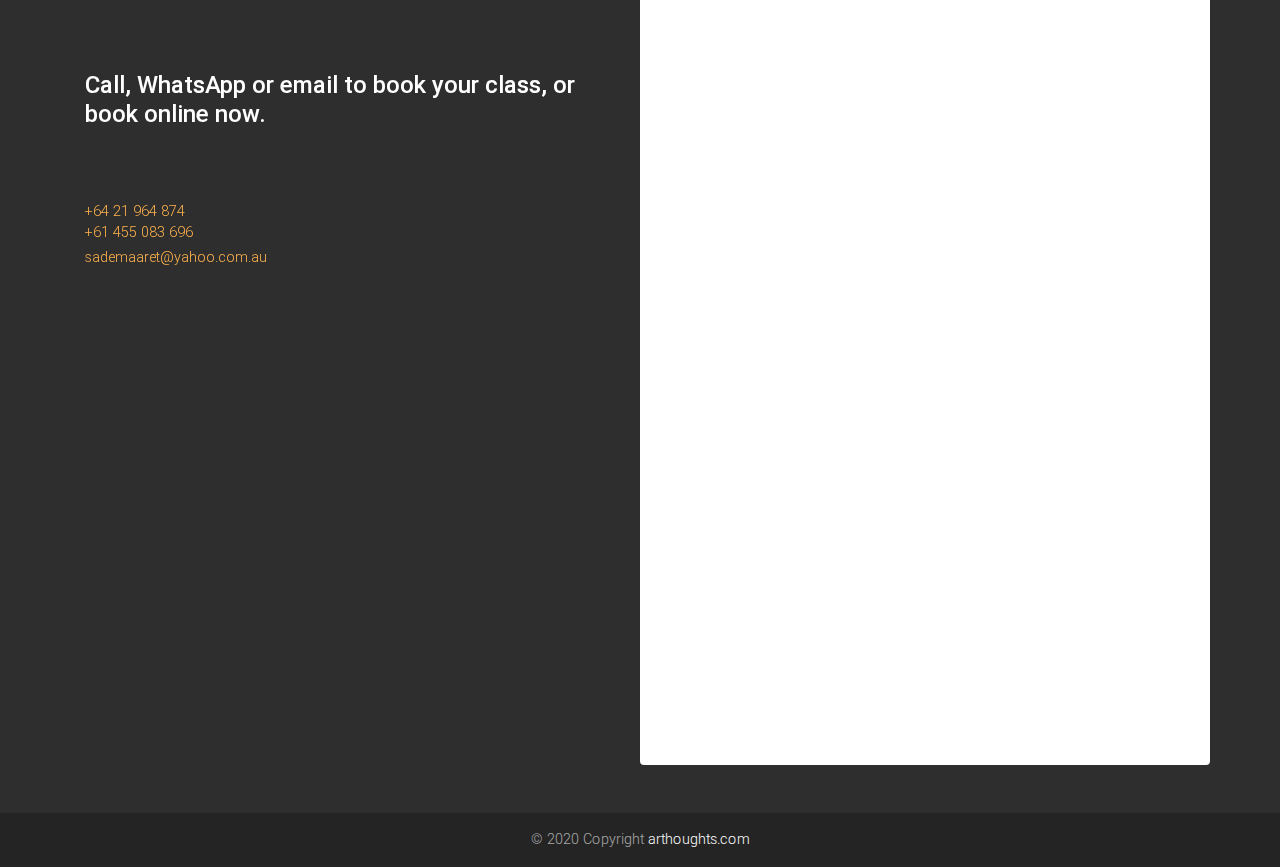
==== commit d28938d3: "update whatsapp number" ====
--- a/index.html
+++ b/index.html
@@ -37,7 +37,11 @@
       <a class="navbar-brand light" href="/">
         <img class="mr-2" src="img/bob-icon.png" style="height: 45px; width: auto;"></img> </a>
         </a>
-        <a href="tel:+6421964874" class="navbar-brand">+64 21 964 874</a>
+        <div class="d-flex flex-column">
+          <a href="tel:+6421964874" class="navbar-brand font-small"><i class=" far fa-phone-square fa-2x "></i> +64 21 964 874</a>
+          <a href="tel:+61455083696" class="navbar-brand font-small"><i class=" fab fa-square-whatsapp fa-2x"></i> +61 455 083 696</a>
+        </div>
+        
       <button class="navbar-toggler" type="button" data-toggle="collapse" data-target="#navbarSupportedContent" aria-controls="navbarSupportedContent" aria-expanded="false" aria-label="Toggle navigation">
         <i class="far fa-bars custom"></i>
       </button>
@@ -274,10 +278,12 @@
 
             <h2 class="h1 light custom py-4">Book Your Workshop</h2>
             <p class="h4 light my-5 pr-3">Call, WhatsApp or email to book your class, or book online now.</p>
-
-            <span class="fas fa-phone custom fa-2x mr-2 mb-4"></span><a class="white-text" style="font-size: 1.2rem" href="tel:+6421964 874">+64 21 964 874</a>
             <br>
-            <span class="fas fa-envelope custom fa-2x mr-2 mb-5"></span><a class="white-text light" href="mailto:sademaaret@yahoo.com.au">sademaaret@yahoo.com.au</a>
+            <div class="d-flex flex-column">
+              <a href="tel:+6421964874" class="custom font-small"><i class=" far fa-phone-square fa-2x fa-fw"></i> +64 21 964 874</a>
+              <a href="tel:+61455083696" class="custom font-small"><i class=" fab fa-square-whatsapp fa-2x fa-fw"></i> +61 455 083 696</a>
+            </div>
+           <a class="custom font-small" href="mailto:sademaaret@yahoo.com.au"> <i class="fas fa-envelope-square custom fa-2x fa-fw"></i> sademaaret@yahoo.com.au</a>
           </div>
           <!--Grid column-->
           <div class="col-12 col-md-6 white rounded p-3 mx-auto">
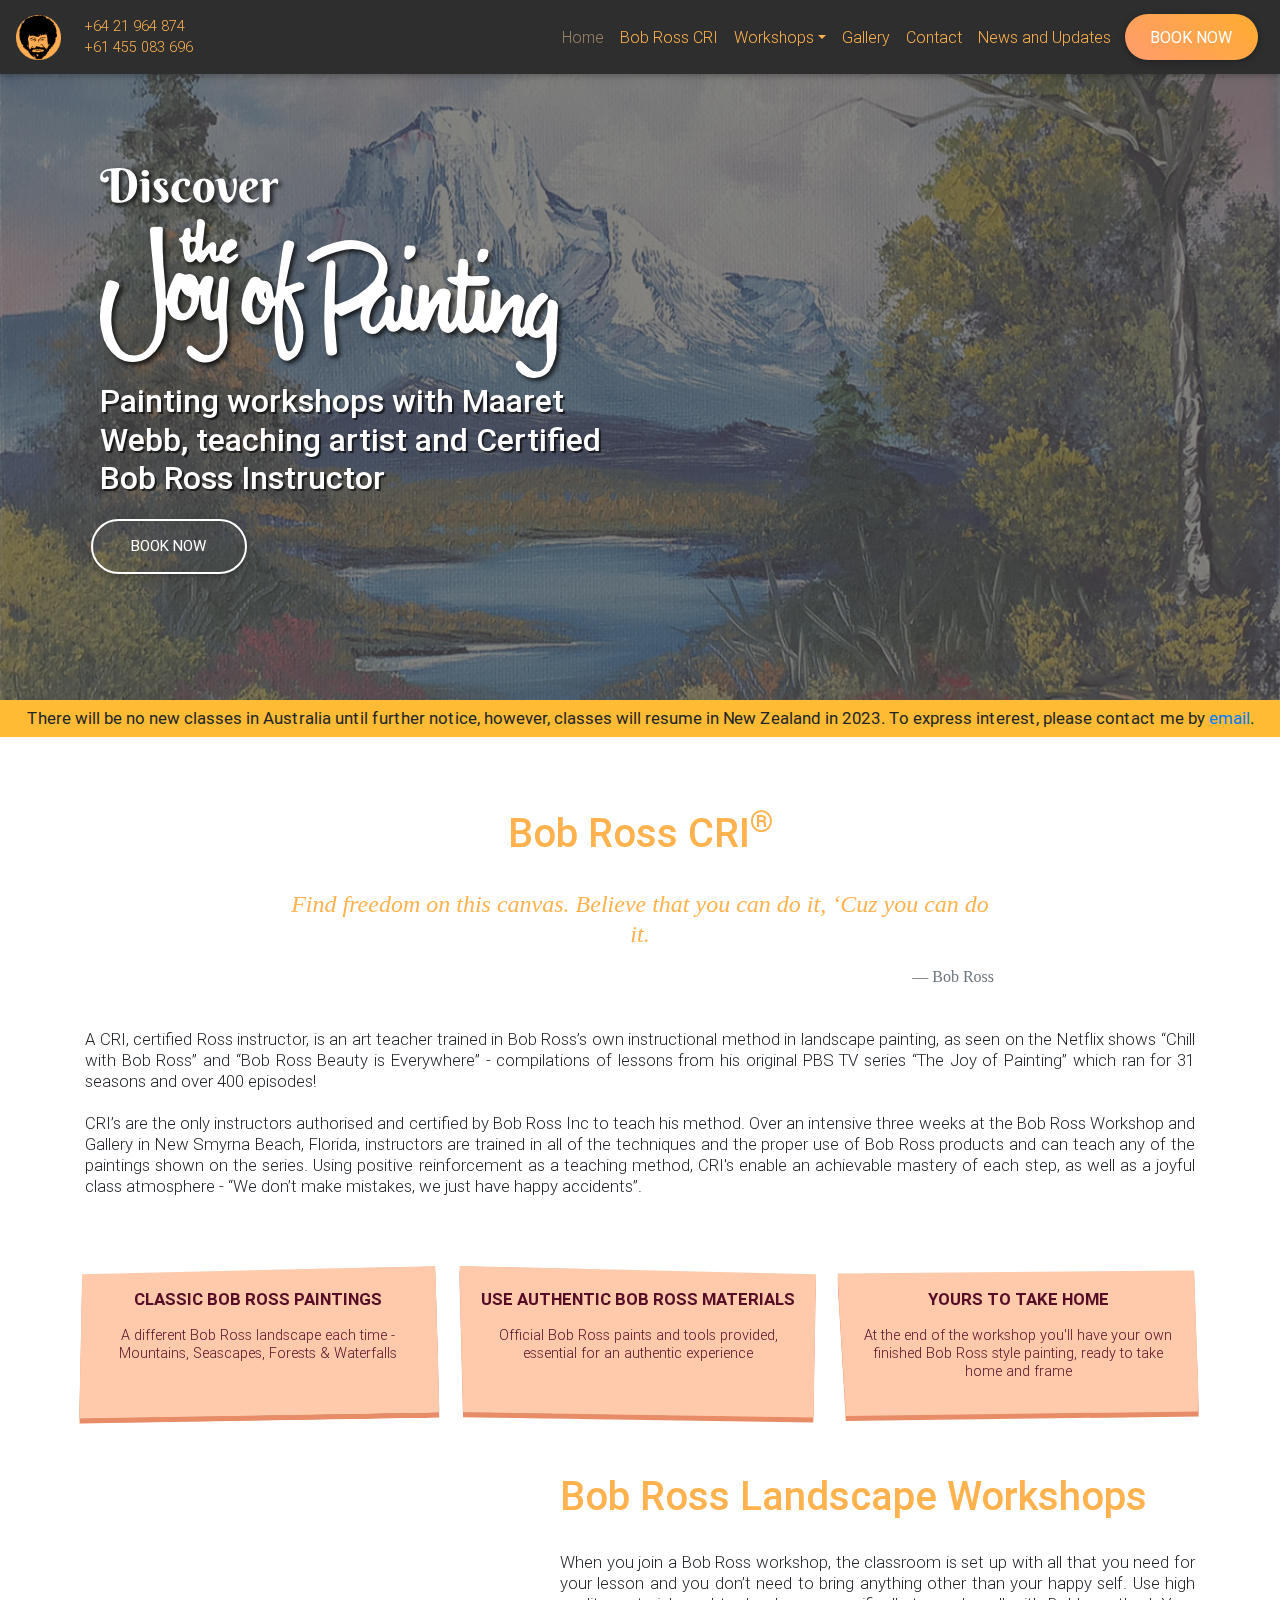
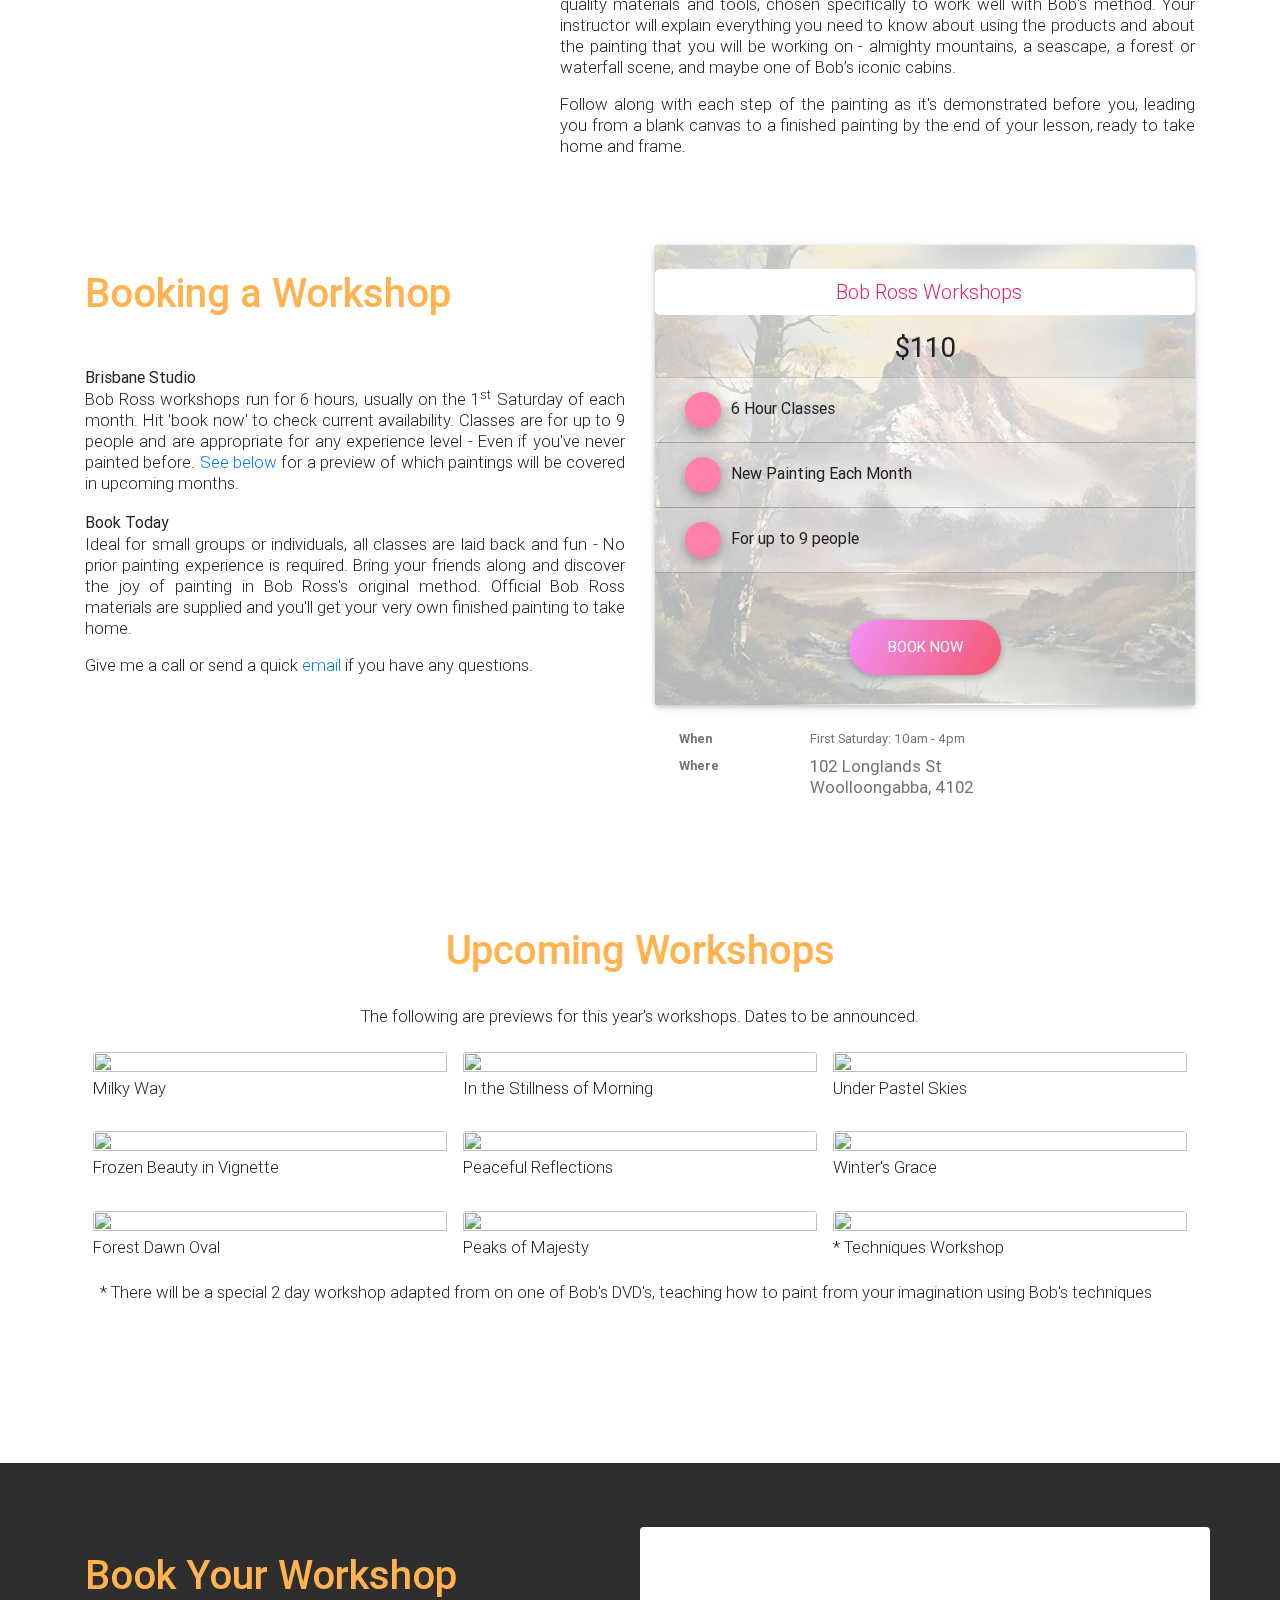
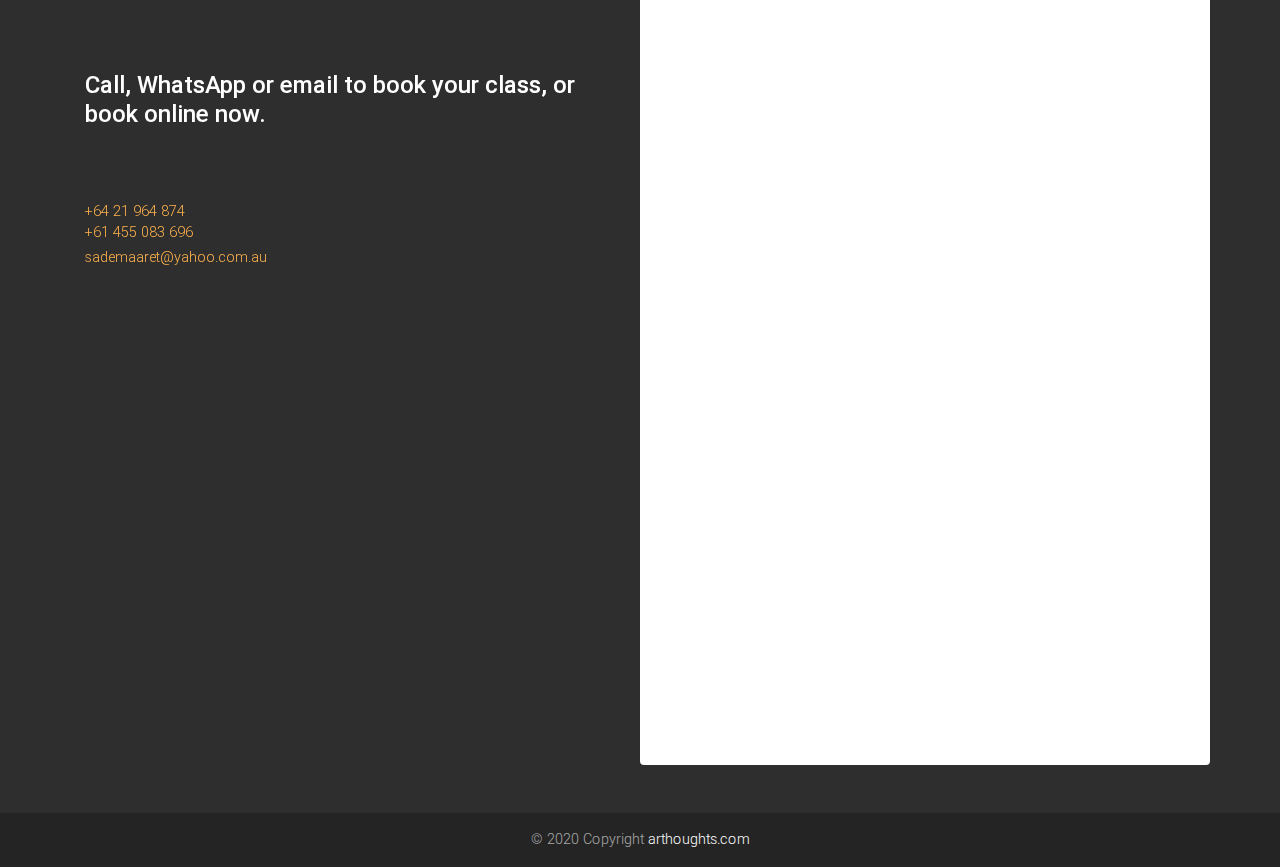
==== commit 54b7e11a: "tweak" ====
--- a/index.html
+++ b/index.html
@@ -38,8 +38,8 @@
         <img class="mr-2" src="img/bob-icon.png" style="height: 45px; width: auto;"></img> </a>
         </a>
         <div class="d-flex flex-column">
-          <a href="tel:+6421964874" class="navbar-brand font-small"><i class=" far fa-phone-square fa-2x "></i> +64 21 964 874</a>
-          <a href="tel:+61455083696" class="navbar-brand font-small"><i class=" fab fa-square-whatsapp fa-2x"></i> +61 455 083 696</a>
+          <a href="tel:+6421964874" class="custom font-small"><i class=" far fa-phone-square fa-2x "></i> +64 21 964 874</a>
+          <a href="tel:+61455083696" class="custom font-small"><i class=" fab fa-square-whatsapp fa-2x"></i> +61 455 083 696</a>
         </div>
         
       <button class="navbar-toggler" type="button" data-toggle="collapse" data-target="#navbarSupportedContent" aria-controls="navbarSupportedContent" aria-expanded="false" aria-label="Toggle navigation">
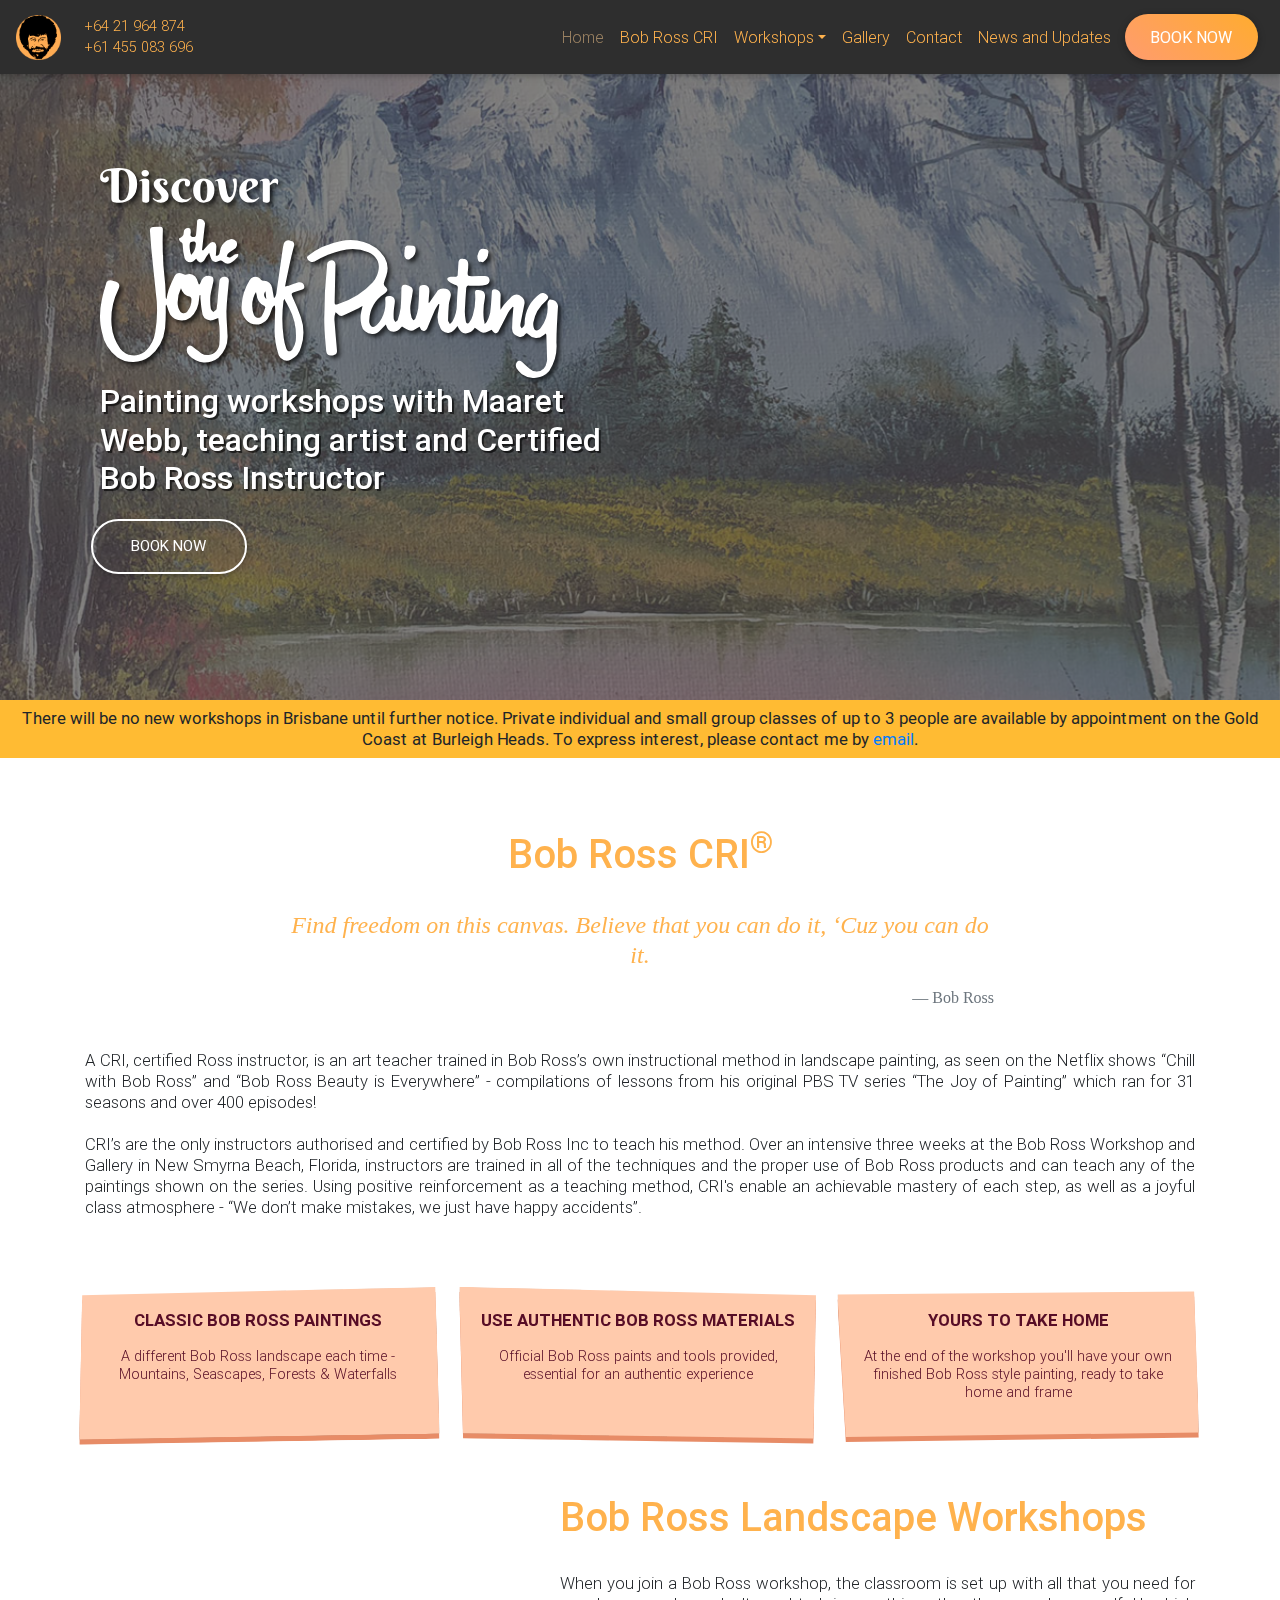
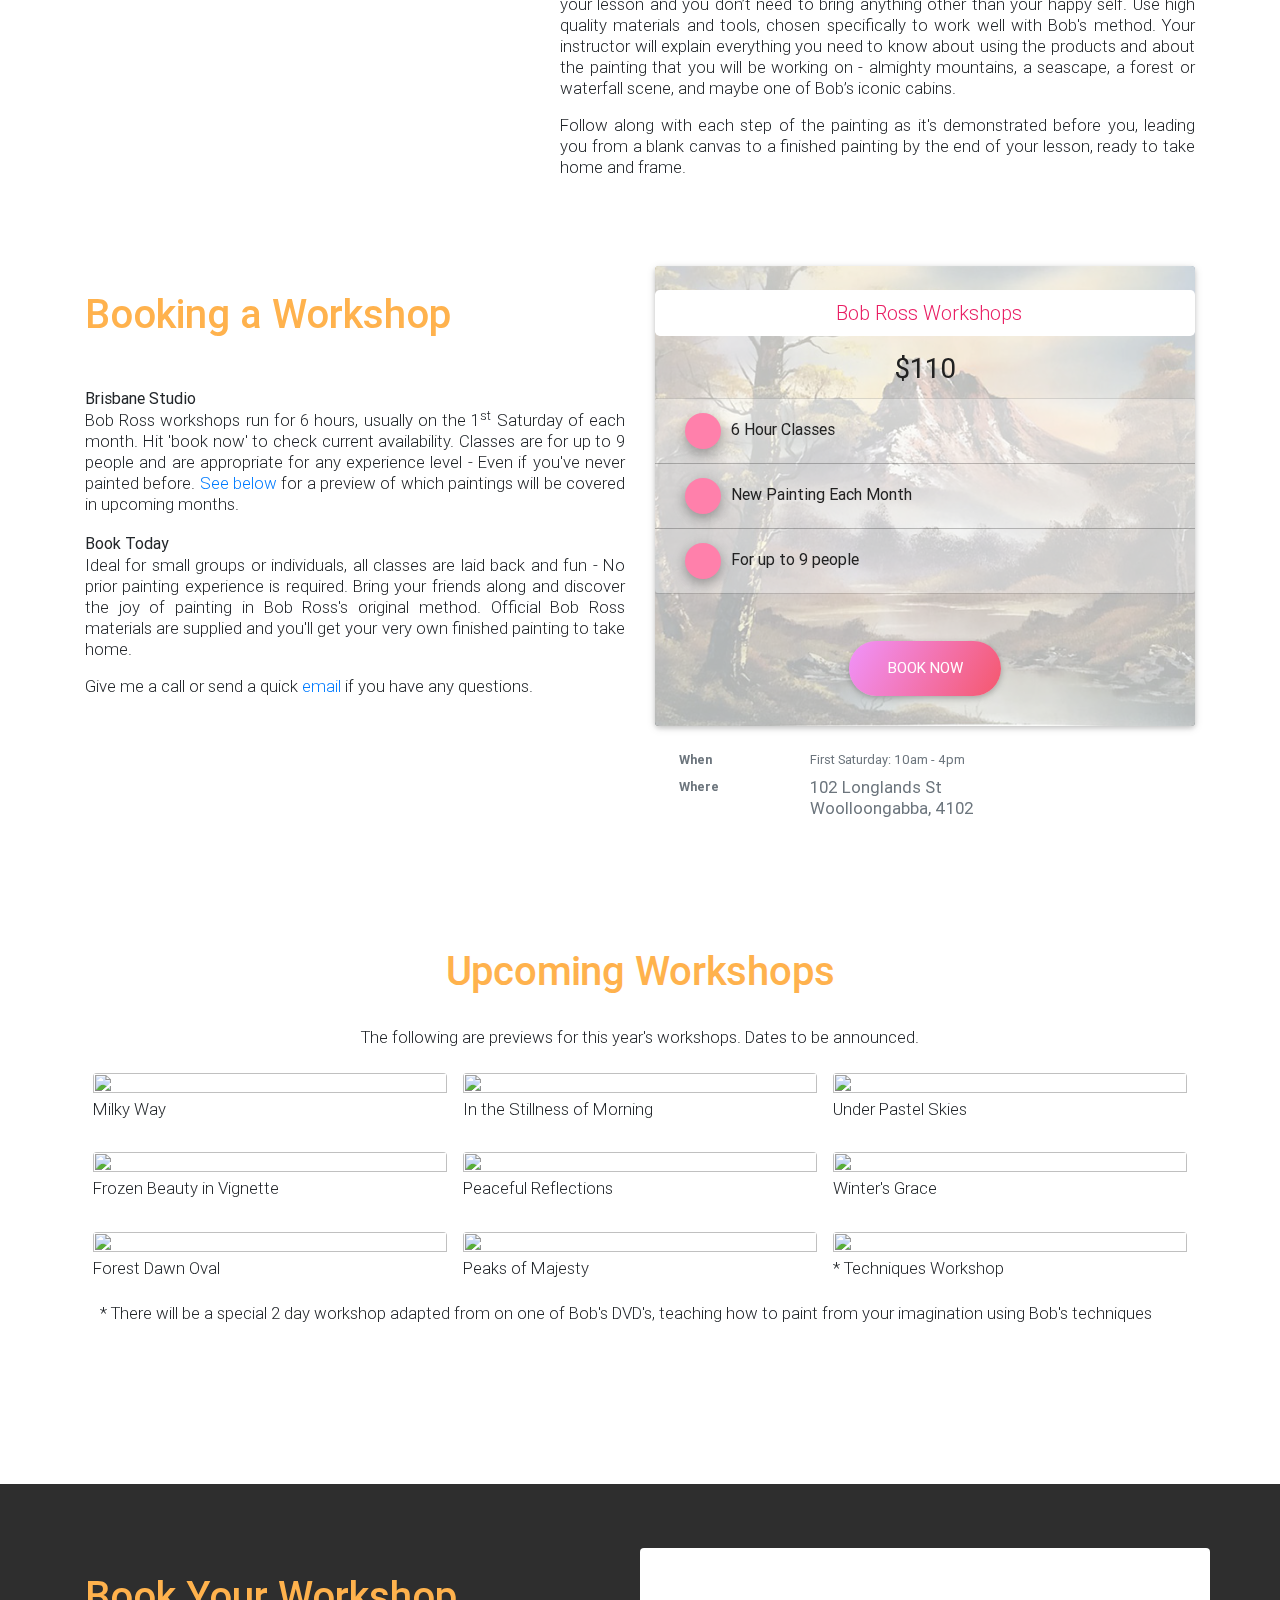
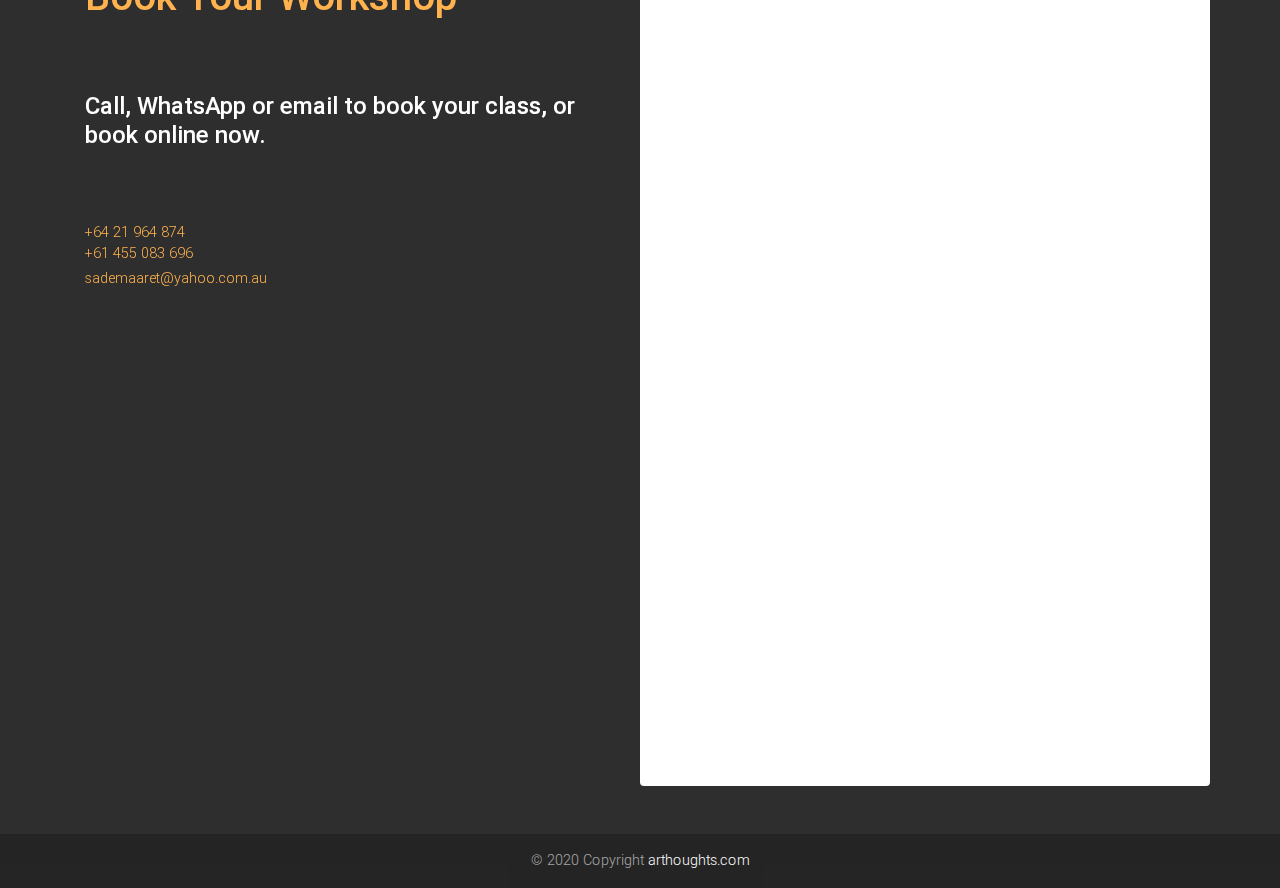
==== commit 62565286: "update msg" ====
--- a/index.html
+++ b/index.html
@@ -96,7 +96,7 @@
     </div>
     </div>
   </header>
-<div class="bg-warning p-2 text-center font-weight-normal"><p class="m-0">There will be no new classes in Australia until further notice, however, classes will resume in New Zealand in 2023. To express interest, please contact me by <a href="mailto:sademaaret@yahoo.com.au">email</a>.</p> </div>
+<div class="bg-warning p-2 text-center font-weight-normal"><p class="m-0">There will be no new workshops in Brisbane until further notice. Private individual and small group classes of up to 3 people are available by appointment on the Gold Coast at Burleigh Heads. To express interest, please contact me by <a href="mailto:sademaaret@yahoo.com.au">email</a>.</p> </div>
   <main>
 
     <div class="container" id="cri">
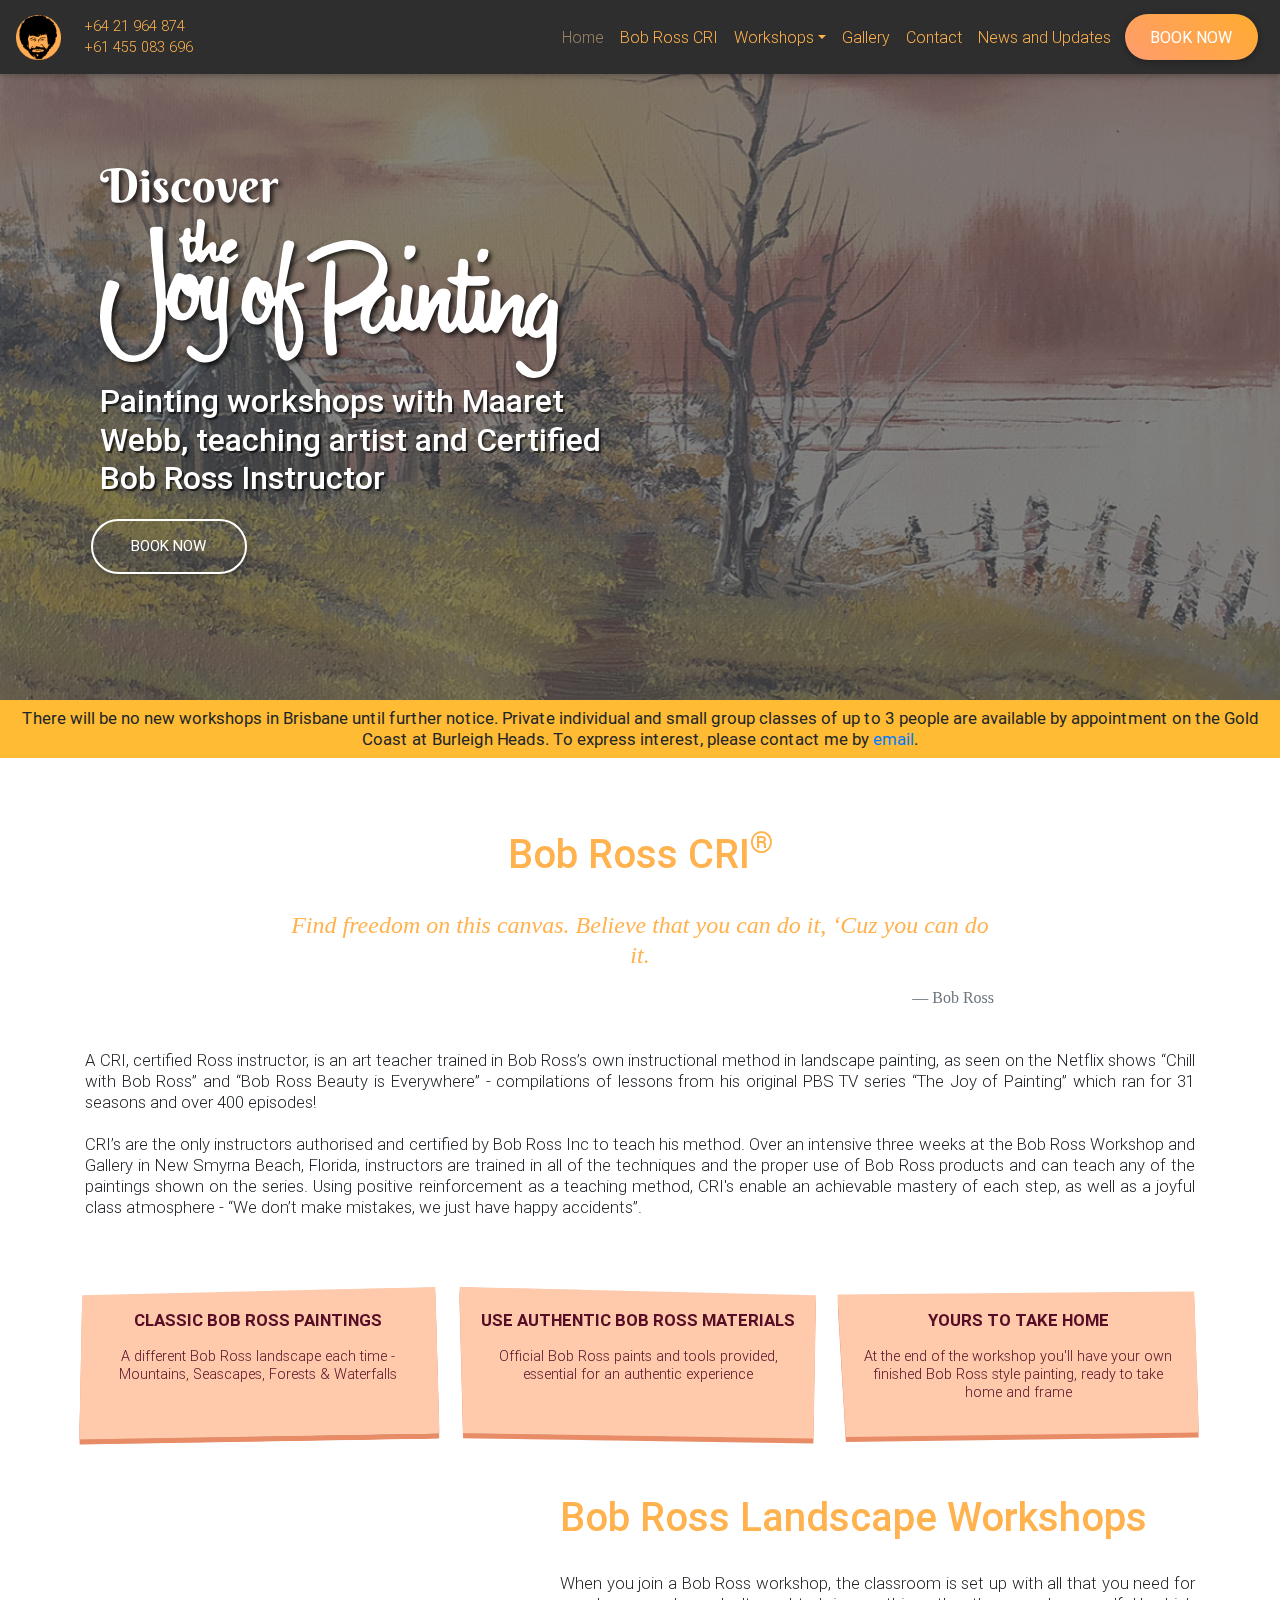
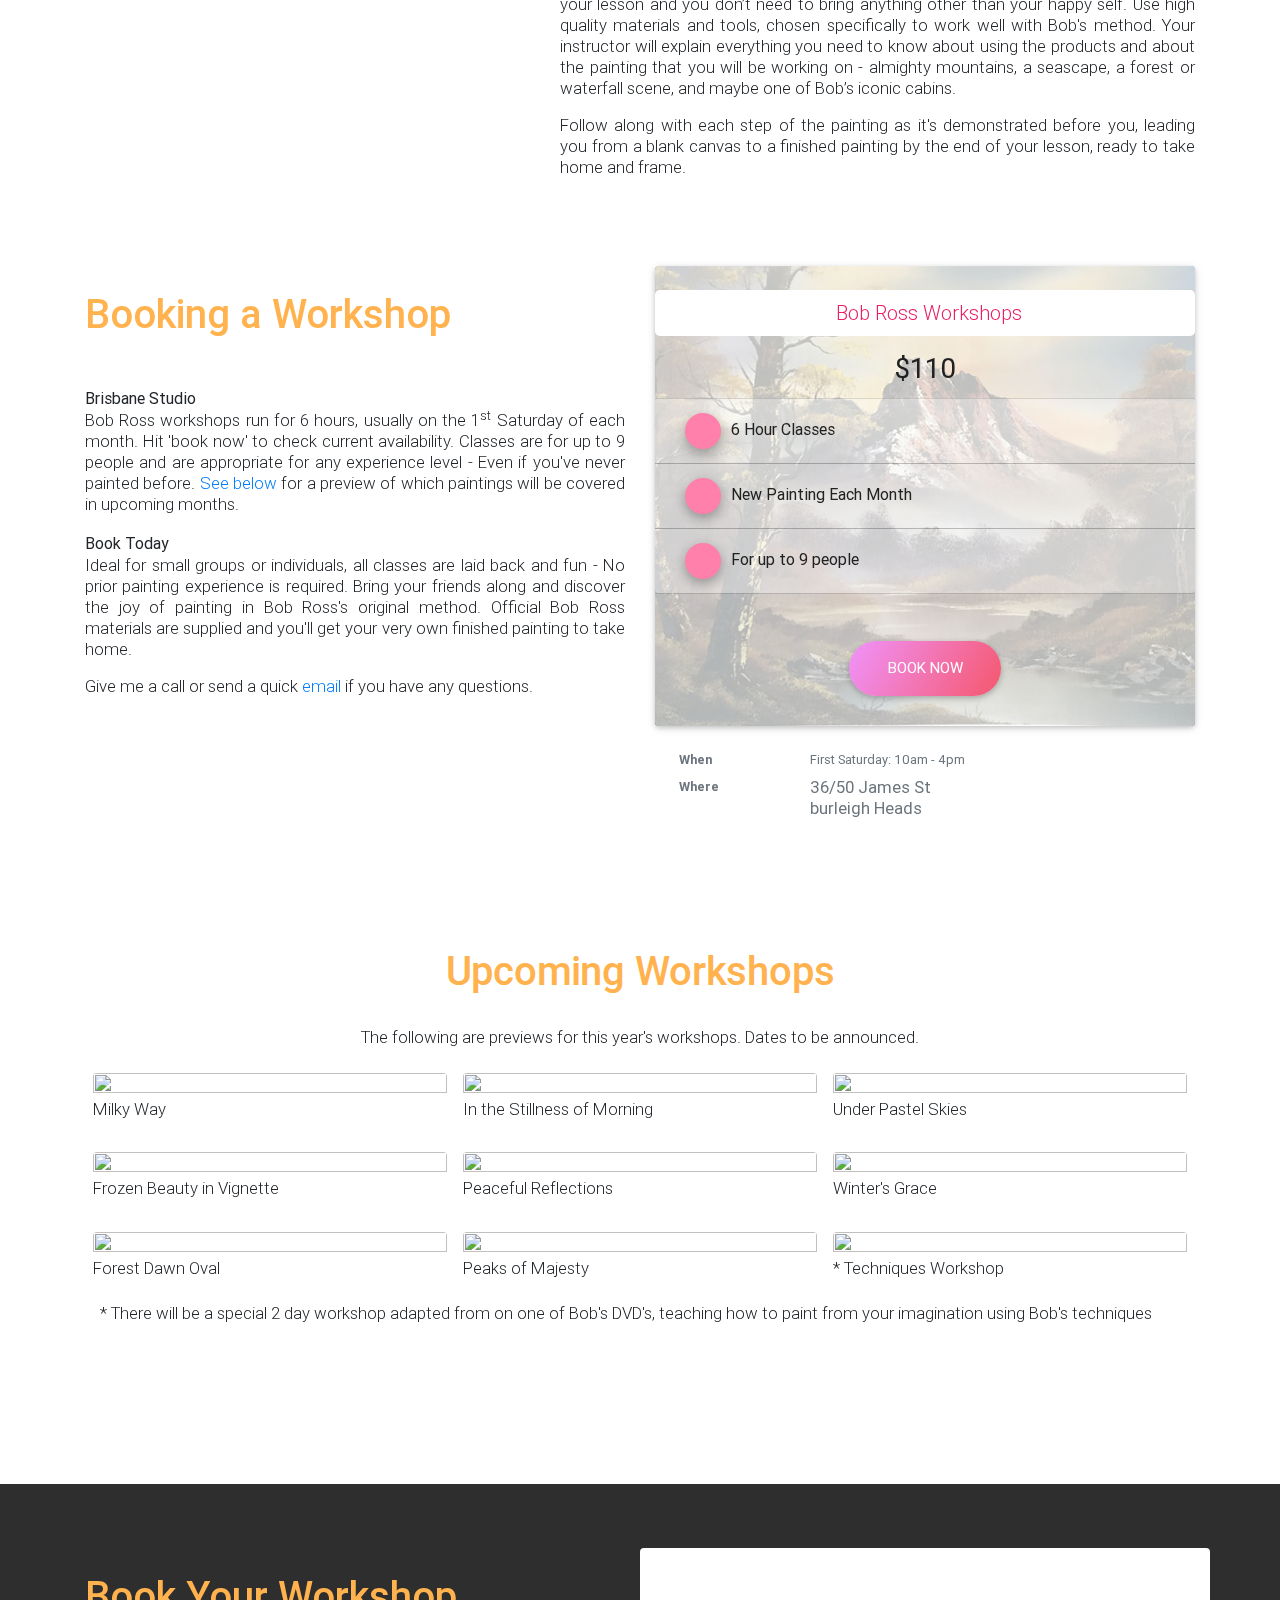
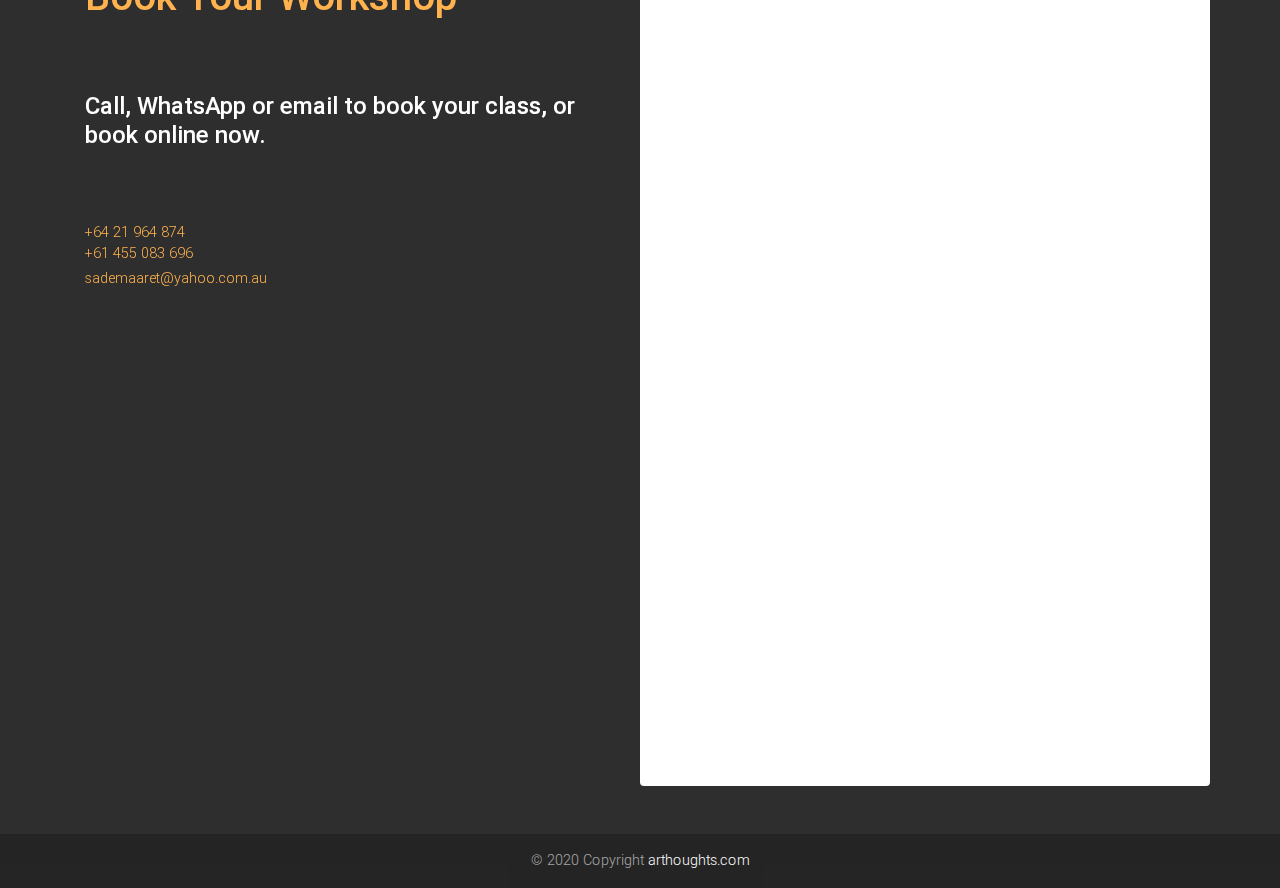
==== commit 96dc0009: "update address details" ====
--- a/index.html
+++ b/index.html
@@ -213,7 +213,7 @@
 
                 <dt class="col-sm-3">Where</dt>
                 <dd class="col-sm-9">
-                  <p class="mb-0">102 Longlands St<br>Woolloongabba, 4102</p>
+                  <p class="mb-0">36/50 James St<br>burleigh Heads</p>
                 </dd>
               </dl>
             </div>
